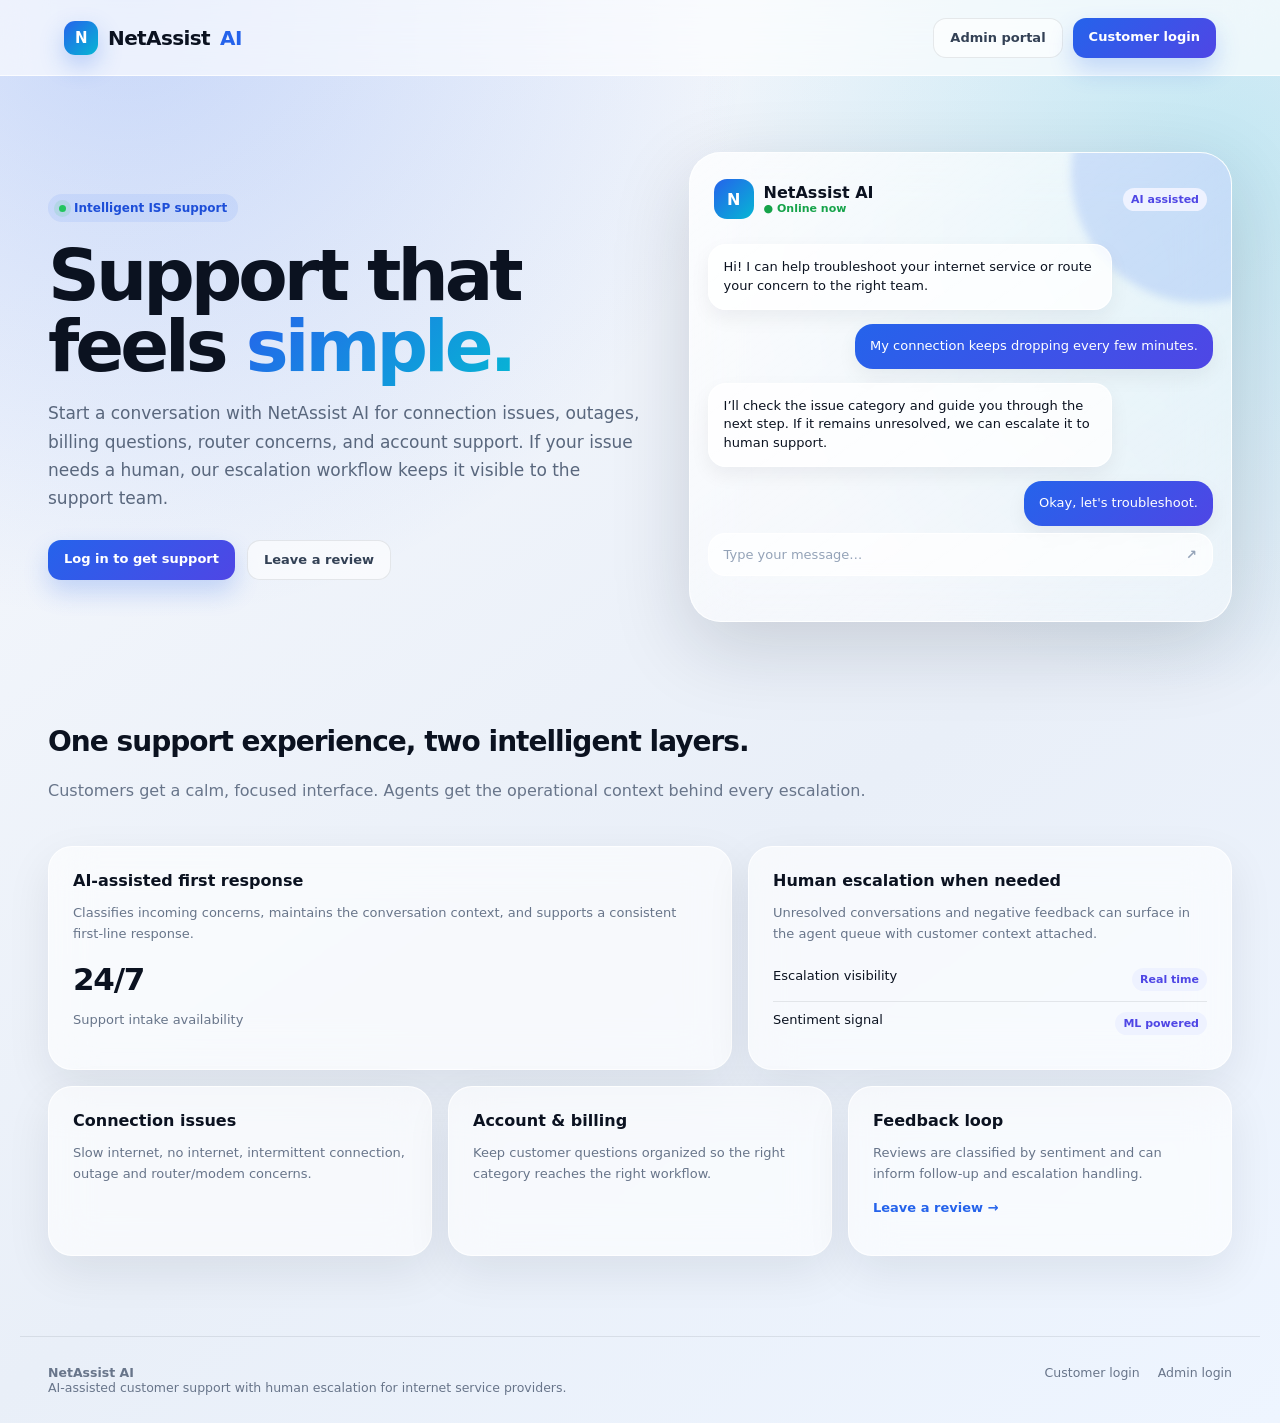
==== netassist-frontend/index.html @ 8231e906 "Initial commit" ====
<!doctype html><html lang="en"><head><meta charset="utf-8"><meta name="viewport" content="width=device-width,initial-scale=1"><title>NetAssist AI — Customer Support</title><link rel="stylesheet" href="css/pro.css"></head><body class="pro-bg">
<header class="pro-nav"><div class="logo"><div class="logo-mark">N</div>NetAssist <span>AI</span></div><div class="nav-actions"><a class="pbtn ghost" href="admin-login.html">Admin portal</a><a class="pbtn primary" href="customer-login.html">Customer login</a></div></header>
<main><section class="hero"><div><div class="eyebrow"><span class="dot"></span> Intelligent ISP support</div><h1>Support that feels <span>simple.</span></h1><p>Start a conversation with NetAssist AI for connection issues, outages, billing questions, router concerns, and account support. If your issue needs a human, our escalation workflow keeps it visible to the support team.</p><div class="hero-actions"><a class="pbtn primary" href="customer-login.html">Log in to get support</a><a class="pbtn ghost" href="customer-login.html">Leave a review</a></div></div><div class="hero-panel"><div class="chat-preview"><div class="preview-head"><div class="preview-agent"><div class="agent-avatar">N</div><div><strong>NetAssist AI</strong><div class="status">● Online now</div></div></div><span class="pill">AI assisted</span></div><div class="bubble ai">Hi! I can help troubleshoot your internet service or route your concern to the right team.</div><div class="bubble user">My connection keeps dropping every few minutes.</div><div class="bubble ai">I’ll check the issue category and guide you through the next step. If it remains unresolved, we can escalate it to human support.</div><div class="bubble user">Okay, let's troubleshoot.</div><div class="preview-input">Type your message… <b>↗</b></div></div></div></section>
<div id="how" class="section-title"><h2>One support experience, two intelligent layers.</h2><p>Customers get a calm, focused interface. Agents get the operational context behind every escalation.</p></div>
<section class="bento"><div class="bento-card span-7"><h3>AI-assisted first response</h3><p>Classifies incoming concerns, maintains the conversation context, and supports a consistent first-line response.</p><div class="metric">24/7</div><p>Support intake availability</p></div><div class="bento-card span-5"><h3>Human escalation when needed</h3><p>Unresolved conversations and negative feedback can surface in the agent queue with customer context attached.</p><div class="mini-row"><span>Escalation visibility</span><span class="pill">Real time</span></div><div class="mini-row"><span>Sentiment signal</span><span class="pill">ML powered</span></div></div><div class="bento-card span-4"><h3>Connection issues</h3><p>Slow internet, no internet, intermittent connection, outage and router/modem concerns.</p></div><div class="bento-card span-4"><h3>Account & billing</h3><p>Keep customer questions organized so the right category reaches the right workflow.</p></div><div class="bento-card span-4"><h3>Feedback loop</h3><p>Reviews are classified by sentiment and can inform follow-up and escalation handling.</p><p><a href="customer-login.html" style="color:#2563eb;font-weight:750">Leave a review →</a></p></div></section><section class="reviews-sec" id="reviews" aria-labelledby="rv-h" hidden><h2 id="rv-h">What customers say</h2><div id="rv-grid" class="rv-grid"></div></section></main><footer class="site-foot"><div><b>NetAssist AI</b><br>AI-assisted customer support with human escalation for internet service providers.</div><nav aria-label="Footer"><a href="customer-login.html">Customer login</a><a href="admin-login.html">Admin login</a></nav></footer><script src="js/api.js"></script><script>
(async()=>{const r=await NetAssistAPI.getPublicReviews();if(!r.ok||!r.data||!r.data.length)return;
 const g=document.getElementById('rv-grid');
 r.data.forEach(v=>{const c=document.createElement('figure');c.className='rv-card';
  const q=document.createElement('blockquote');q.textContent='“'+v.text+'”';
  const f=document.createElement('figcaption');f.textContent=v.name;c.append(q,f);g.appendChild(c)});
 document.getElementById('reviews').hidden=false})();
</script></body></html>
---- netassist-frontend/css/pro.css ----
/* =========================================================
   NETASSIST AI — PROFESSIONAL UI
   File: css/pro.css
   ========================================================= */


/* =========================================================
   ROOT VARIABLES
   ========================================================= */

:root {
    --ink: #0b1220;
    --muted: #667085;
    --line: rgba(15, 23, 42, 0.09);

    --surface: rgba(255, 255, 255, 0.72);

    --blue: #2563eb;
    --cyan: #06b6d4;
    --green: #16a34a;
    --amber: #d97706;
    --red: #dc2626;
    --purple: #7c3aed;

    --shadow: 0 24px 80px rgba(15, 23, 42, 0.16);

    --radius: 24px;
}


/* =========================================================
   GLOBAL RESET
   ========================================================= */

* {
    box-sizing: border-box;
}

html {
    scroll-behavior: smooth;
}

body {
    margin: 0;

    font-family:
        Inter,
        ui-sans-serif,
        system-ui,
        -apple-system,
        BlinkMacSystemFont,
        "Segoe UI",
        sans-serif;

    color: var(--ink);

    background: #eef3fb;

    -webkit-font-smoothing: antialiased;
    text-rendering: optimizeLegibility;
}

button,
input,
select,
textarea {
    font: inherit;
}

button {
    cursor: pointer;
}

button:disabled {
    cursor: not-allowed;
    opacity: 0.6;
}

a {
    color: inherit;
    text-decoration: none;
}

img {
    max-width: 100%;
    display: block;
}


/* =========================================================
   MAIN PROFESSIONAL BACKGROUND
   ========================================================= */

.pro-bg {
    min-height: 100vh;

    background:
        radial-gradient(
            circle at 10% 0%,
            rgba(37, 99, 235, 0.22),
            transparent 34%
        ),
        radial-gradient(
            circle at 95% 12%,
            rgba(6, 182, 212, 0.18),
            transparent 30%
        ),
        linear-gradient(
            145deg,
            #f7f9fd,
            #e9eff8 60%,
            #eef5ff
        );
}


/* =========================================================
   NAVIGATION
   ========================================================= */

.pro-nav {
    height: 76px;

    display: flex;
    align-items: center;
    justify-content: space-between;

    padding:
        0
        clamp(20px, 5vw, 72px);

    position: sticky;
    top: 0;
    z-index: 20;

    background: rgba(255, 255, 255, 0.62);

    border-bottom:
        1px solid rgba(255, 255, 255, 0.75);

    backdrop-filter: blur(24px);
    -webkit-backdrop-filter: blur(24px);
}

.logo {
    display: flex;
    align-items: center;
    gap: 10px;

    font-weight: 800;
    letter-spacing: -0.03em;
    font-size: 20px;
}

.logo-mark {
    width: 34px;
    height: 34px;

    border-radius: 11px;

    background:
        linear-gradient(
            135deg,
            #2563eb,
            #06b6d4
        );

    box-shadow:
        0 10px 25px rgba(37, 99, 235, 0.28);

    display: grid;
    place-items: center;

    color: #fff;

    font-size: 15px;
}

.logo span {
    color: #2563eb;
}

.nav-actions {
    display: flex;
    align-items: center;
    gap: 10px;
}


/* =========================================================
   BUTTONS
   ========================================================= */

.pbtn {
    border: 0;

    border-radius: 13px;

    padding: 11px 16px;

    font-weight: 700;
    font-size: 13px;

    transition:
        transform 0.18s ease,
        box-shadow 0.18s ease,
        opacity 0.18s ease;
}

.pbtn:hover:not(:disabled) {
    transform: translateY(-1px);
}

.pbtn.primary {
    color: #fff;

    background:
        linear-gradient(
            135deg,
            #2563eb,
            #4f46e5
        );

    box-shadow:
        0 12px 25px rgba(37, 99, 235, 0.22);
}

.pbtn.primary:hover:not(:disabled) {
    box-shadow:
        0 15px 30px rgba(37, 99, 235, 0.28);
}

.pbtn.ghost {
    background: rgba(255, 255, 255, 0.6);

    border:
        1px solid var(--line);

    color: #334155;
}

.pbtn.ghost:hover:not(:disabled) {
    background: #fff;
}


/* =========================================================
   HERO
   ========================================================= */

.hero {
    max-width: 1240px;

    margin: 0 auto;

    padding:
        76px
        28px
        50px;

    display: grid;

    grid-template-columns:
        1.05fr
        0.95fr;

    gap: 40px;

    align-items: center;
}

.eyebrow {
    display: inline-flex;

    gap: 8px;

    align-items: center;

    padding: 7px 11px;

    border-radius: 999px;

    background: rgba(37, 99, 235, 0.09);

    color: #1d4ed8;

    font-size: 12px;

    font-weight: 800;
}

.dot {
    width: 7px;
    height: 7px;

    border-radius: 50%;

    background: #22c55e;

    box-shadow:
        0 0 0 5px rgba(34, 197, 94, 0.12);
}

.hero h1 {
    font-size:
        clamp(
            42px,
            6vw,
            72px
        );

    line-height: 0.98;

    letter-spacing: -0.055em;

    margin: 18px 0;
}

.hero h1 span {
    background:
        linear-gradient(
            135deg,
            #2563eb,
            #06b6d4
        );

    -webkit-background-clip: text;
    background-clip: text;

    color: transparent;
}

.hero p {
    font-size: 17px;

    line-height: 1.65;

    color: #59677d;

    max-width: 610px;
}

.hero-actions {
    display: flex;

    gap: 12px;

    margin-top: 28px;

    flex-wrap: wrap;
}


/* =========================================================
   HERO PANEL
   ========================================================= */

.hero-panel {
    min-height: 470px;

    border-radius: 32px;

    background:
        linear-gradient(
            145deg,
            rgba(255, 255, 255, 0.74),
            rgba(255, 255, 255, 0.36)
        );

    border:
        1px solid rgba(255, 255, 255, 0.82);

    box-shadow: var(--shadow);

    backdrop-filter: blur(26px);
    -webkit-backdrop-filter: blur(26px);

    padding: 18px;

    position: relative;

    overflow: hidden;
}

.hero-panel::before {
    content: "";

    position: absolute;

    width: 260px;
    height: 260px;

    border-radius: 50%;

    right: -100px;
    top: -110px;

    background:
        rgba(37, 99, 235, 0.16);

    filter: blur(4px);
}


/* =========================================================
   CHAT PREVIEW
   ========================================================= */

.chat-preview {
    height: 100%;

    display: flex;

    flex-direction: column;

    position: relative;

    z-index: 1;
}

.preview-head {
    display: flex;

    justify-content: space-between;

    align-items: center;

    padding:
        8px
        6px
        18px;
}

.preview-agent {
    display: flex;

    align-items: center;

    gap: 10px;
}

.agent-avatar {
    width: 40px;
    height: 40px;

    border-radius: 13px;

    background:
        linear-gradient(
            135deg,
            #2563eb,
            #06b6d4
        );

    color: #fff;

    display: grid;

    place-items: center;

    font-weight: 800;
}

.status {
    font-size: 11px;

    color: #16a34a;

    font-weight: 800;
}

.bubble {
    max-width: 80%;

    padding: 13px 15px;

    border-radius: 18px;

    margin: 7px 0;

    font-size: 13px;

    line-height: 1.45;

    box-shadow:
        0 8px 20px rgba(15, 23, 42, 0.06);
}

.bubble.ai {
    background: rgba(255, 255, 255, 0.8);

    border:
        1px solid rgba(255, 255, 255, 0.9);
}

.bubble.user {
    align-self: flex-end;

    background:
        linear-gradient(
            135deg,
            #2563eb,
            #4f46e5
        );

    color: #fff;
}

.preview-input {
    margin-top: auto;

    padding: 13px 15px;

    border-radius: 17px;

    background:
        rgba(255, 255, 255, 0.75);

    border:
        1px solid rgba(255, 255, 255, 0.9);

    display: flex;

    justify-content: space-between;

    color: #94a3b8;

    font-size: 13px;
}


/* =========================================================
   BENTO SECTION
   ========================================================= */

.bento {
    max-width: 1240px;

    margin: 0 auto;

    padding:
        30px
        28px
        80px;

    display: grid;

    grid-template-columns:
        repeat(12, 1fr);

    gap: 16px;
}

.bento-card {
    border:
        1px solid rgba(255, 255, 255, 0.8);

    background:
        rgba(255, 255, 255, 0.62);

    backdrop-filter: blur(22px);
    -webkit-backdrop-filter: blur(22px);

    box-shadow:
        0 16px 45px rgba(15, 23, 42, 0.08);

    border-radius: 24px;

    padding: 24px;
}

.span-7 {
    grid-column: span 7;
}

.span-5 {
    grid-column: span 5;
}

.span-4 {
    grid-column: span 4;
}

.span-8 {
    grid-column: span 8;
}

.bento h3 {
    font-size: 16px;

    margin:
        0
        0
        8px;
}

.bento p {
    color: #68758a;

    font-size: 13px;

    line-height: 1.6;
}

.metric {
    font-size: 31px;

    font-weight: 850;

    letter-spacing: -0.04em;

    margin:
        16px
        0
        4px;
}

.mini-row {
    display: flex;

    justify-content: space-between;

    padding: 10px 0;

    border-bottom:
        1px solid var(--line);

    font-size: 13px;
}

.mini-row:last-child {
    border: 0;
}

.pill {
    font-size: 11px;

    font-weight: 800;

    border-radius: 999px;

    padding: 5px 8px;

    background: #eef2ff;

    color: #4f46e5;
}


/* =========================================================
   SECTION TITLES
   ========================================================= */

.section-title {
    max-width: 1240px;

    margin: 0 auto;

    padding:
        30px
        28px
        0;
}

.section-title h2 {
    font-size: 28px;

    letter-spacing: -0.035em;
}

.section-title p {
    color: #68758a;

    margin-top: 8px;
}


/* =========================================================
   CUSTOMER PORTAL
   ========================================================= */

.portal {
    min-height: 100vh;
}

.portal-grid {
    max-width: 1250px;

    margin: 0 auto;

    padding: 28px;

    display: grid;

    grid-template-columns:
        1.5fr
        0.8fr;

    gap: 18px;
}


/* =========================================================
   GLASS CARDS
   ========================================================= */

.glass {
    background:
        rgba(255, 255, 255, 0.66);

    border:
        1px solid rgba(255, 255, 255, 0.86);

    backdrop-filter: blur(22px);
    -webkit-backdrop-filter: blur(22px);

    box-shadow: var(--shadow);

    border-radius: 26px;
}


/* =========================================================
   CUSTOMER CHAT PANEL
   ========================================================= */

.portal-chat {
    min-height: 720px;

    padding: 20px;

    display: flex;

    flex-direction: column;
}

.chat-window {
    flex: 1;

    overflow-y: auto;

    overflow-x: hidden;

    padding:
        18px
        8px;

    display: flex;

    flex-direction: column;

    gap: 10px;

    min-height: 400px;

    scroll-behavior: smooth;
}


/* Scrollbar */

.chat-window::-webkit-scrollbar {
    width: 7px;
}

.chat-window::-webkit-scrollbar-track {
    background: transparent;
}

.chat-window::-webkit-scrollbar-thumb {
    background: rgba(100, 116, 139, 0.25);

    border-radius: 999px;
}

.chat-window::-webkit-scrollbar-thumb:hover {
    background: rgba(100, 116, 139, 0.4);
}


/* =========================================================
   CHAT MESSAGES
   ========================================================= */

.chat-msg {
    max-width: 75%;

    padding:
        12px
        14px;

    border-radius: 17px;

    font-size: 13.5px;

    line-height: 1.5;

    word-wrap: break-word;

    overflow-wrap: anywhere;

    animation:
        messageAppear 0.2s ease-out;
}

@keyframes messageAppear {
    from {
        opacity: 0;
        transform: translateY(5px);
    }

    to {
        opacity: 1;
        transform: translateY(0);
    }
}

.chat-msg.ai {
    background: #fff;

    border:
        1px solid var(--line);

    align-self: flex-start;

    color: var(--ink);
}

.chat-msg.user {
    background:
        linear-gradient(
            135deg,
            #2563eb,
            #4f46e5
        );

    color: #fff;

    align-self: flex-end;

    box-shadow:
        0 8px 20px rgba(37, 99, 235, 0.15);
}


/* =========================================================
   TYPING INDICATOR
   ========================================================= */

.typing-bubble {
    display: flex;

    align-items: center;

    gap: 5px;

    width: fit-content;

    padding:
        12px
        16px;

    margin: 8px 0;

    border-radius: 16px;

    background: #ffffff;

    border:
        1px solid var(--line);

    box-shadow:
        0 4px 14px rgba(30, 50, 90, 0.08);

    align-self: flex-start;

    animation:
        typingAppear 0.2s ease-out;
}

@keyframes typingAppear {
    from {
        opacity: 0;
        transform: translateY(4px);
    }

    to {
        opacity: 1;
        transform: translateY(0);
    }
}

.typing-dot {
    width: 7px;

    height: 7px;

    border-radius: 50%;

    background: #64748b;

    animation:
        typingBounce
        1.2s
        infinite
        ease-in-out;
}

.typing-dot:nth-child(1) {
    animation-delay: 0s;
}

.typing-dot:nth-child(2) {
    animation-delay: 0.15s;
}

.typing-dot:nth-child(3) {
    animation-delay: 0.30s;
}

@keyframes typingBounce {

    0%,
    60%,
    100% {
        transform: translateY(0);

        opacity: 0.45;
    }

    30% {
        transform: translateY(-5px);

        opacity: 1;
    }
}


/* =========================================================
   CUSTOMER FORM
   ========================================================= */

.portal-form {
    padding: 24px;
}

.portal-form h2 {
    font-size: 22px;

    margin:
        0
        0
        8px;
}

.portal-form p {
    font-size: 13px;

    color: var(--muted);

    line-height: 1.5;
}


/* =========================================================
   INPUTS
   ========================================================= */

.pinput {
    width: 100%;

    border:
        1px solid var(--line);

    background:
        rgba(255, 255, 255, 0.78);

    padding:
        12px
        13px;

    border-radius: 13px;

    outline: 0;

    margin-top: 7px;

    color: var(--ink);

    transition:
        border-color 0.18s ease,
        box-shadow 0.18s ease,
        background 0.18s ease;
}

.pinput::placeholder {
    color: #94a3b8;
}

.pinput:focus {
    border-color: #93c5fd;

    box-shadow:
        0 0 0 4px
        rgba(37, 99, 235, 0.08);

    background: #fff;
}

.pinput:disabled {
    opacity: 0.65;

    cursor: not-allowed;

    background:
        rgba(226, 232, 240, 0.6);
}


/* =========================================================
   ADMIN BACKGROUND
   ========================================================= */

.admin-bg {
    min-height: 100vh;

    background: #f4f7fb;
}


/* =========================================================
   ADMIN SHELL
   ========================================================= */

.admin-shell {
    display: grid;

    grid-template-columns: 250px 1fr;

    min-height: 100vh;
}


/* =========================================================
   ADMIN SIDEBAR
   ========================================================= */

.admin-side {
    background:
        rgba(7, 18, 37, 0.96);

    color: #dbe7ff;

    padding:
        22px
        14px;

    position: sticky;

    top: 0;

    height: 100vh;
}

.admin-side .logo {
    padding:
        0
        10px
        24px;

    color: #fff;
}

.admin-nav {
    display: flex;

    flex-direction: column;

    gap: 5px;
}

.admin-nav a {
    padding:
        12px
        13px;

    border-radius: 13px;

    color: #aebbd3;

    font-size: 13px;

    font-weight: 650;

    transition:
        background 0.18s ease,
        color 0.18s ease;
}

.admin-nav a:hover,
.admin-nav a.active {
    background:
        rgba(255, 255, 255, 0.09);

    color: #fff;
}


/* =========================================================
   ADMIN MAIN
   ========================================================= */

.admin-main {
    min-width: 0;
}


/* =========================================================
   ADMIN TOP BAR
   ========================================================= */

.admin-top {
    height: 76px;

    padding:
        0
        28px;

    background:
        rgba(255, 255, 255, 0.76);

    backdrop-filter: blur(20px);
    -webkit-backdrop-filter: blur(20px);

    border-bottom:
        1px solid var(--line);

    display: flex;

    align-items: center;

    justify-content: space-between;

    position: sticky;

    top: 0;

    z-index: 10;
}


/* =========================================================
   ADMIN CONTENT
   ========================================================= */

.admin-content {
    padding: 28px;

    max-width: 1450px;
}


/* =========================================================
   ADMIN GRID
   ========================================================= */

.admin-grid {
    display: grid;

    grid-template-columns:
        repeat(12, 1fr);

    gap: 16px;
}


/* =========================================================
   ADMIN CARDS
   ========================================================= */

.a-card {
    grid-column: span 3;

    background:
        rgba(255, 255, 255, 0.82);

    border:
        1px solid rgba(255, 255, 255, 0.92);

    border-radius: 22px;

    padding: 20px;

    box-shadow:
        0 12px 35px rgba(15, 23, 42, 0.06);
}

.a-card.wide {
    grid-column: span 8;
}

.a-card.side {
    grid-column: span 4;
}

.a-card.full {
    grid-column: 1 / -1;
}

.a-label {
    font-size: 12px;

    color: #718096;

    font-weight: 700;
}

.a-number {
    font-size: 32px;

    font-weight: 850;

    letter-spacing: -0.04em;

    margin:
        8px
        0;
}

.delta {
    font-size: 11px;

    color: #16a34a;

    font-weight: 750;
}


/* =========================================================
   ADMIN CHART
   ========================================================= */

.chart {
    height: 210px;

    display: flex;

    align-items: end;

    gap: 8px;

    padding:
        22px
        4px
        0;
}

.bar {
    flex: 1;

    min-width: 10px;

    border-radius:
        8px
        8px
        3px
        3px;

    background:
        linear-gradient(
            180deg,
            #60a5fa,
            #2563eb
        );

    position: relative;
}

.bar span {
    position: absolute;

    top: -19px;

    left: 50%;

    transform:
        translateX(-50%);

    font-size: 10px;

    color: #64748b;
}

.axis {
    display: flex;

    justify-content: space-between;

    color: #94a3b8;

    font-size: 10px;
}


/* =========================================================
   DONUT
   ========================================================= */

.donut {
    width: 170px;

    height: 170px;

    border-radius: 50%;

    margin: 10px auto;

    display: grid;

    place-items: center;

    background:
        conic-gradient(
            #2563eb 0 45%,
            #06b6d4 45% 72%,
            #f59e0b 72% 100%
        );
}

.donut::after {
    content: "";

    width: 112px;

    height: 112px;

    border-radius: 50%;

    background: #fff;
}


/* =========================================================
   ESCALATION QUEUE
   ========================================================= */

.queue-item {
    padding:
        13px
        0;

    border-bottom:
        1px solid var(--line);

    display: grid;

    grid-template-columns:
        1fr
        auto;

    gap: 8px;
}

.queue-item:last-child {
    border: 0;
}

.queue-title {
    font-weight: 750;

    font-size: 13px;
}

.queue-meta {
    font-size: 11px;

    color: #7b8799;

    margin-top: 4px;
}


/* =========================================================
   STATUS TAGS
   ========================================================= */

.tag {
    padding:
        5px
        8px;

    border-radius: 999px;

    font-size: 10px;

    font-weight: 800;

    background: #fff7ed;

    color: #c2410c;

    height: max-content;
}

.tag.red {
    background: #fef2f2;

    color: #b91c1c;
}

.tag.green {
    background: #f0fdf4;

    color: #15803d;
}


/* =========================================================
   ADMIN TABLE
   ========================================================= */

.admin-table {
    width: 100%;

    border-collapse: collapse;

    font-size: 13px;
}

.admin-table th {
    text-align: left;

    color: #7b8799;

    font-size: 10px;

    text-transform: uppercase;

    letter-spacing: 0.06em;

    padding:
        0
        10px
        10px;
}

.admin-table td {
    padding:
        13px
        10px;

    border-top:
        1px solid var(--line);
}


/* =========================================================
   ALERTS / TOASTS
   ========================================================= */

.alert {
    padding:
        12px
        14px;

    border-radius: 12px;

    font-size: 12px;

    line-height: 1.4;

    background: #fff;

    border:
        1px solid var(--line);
}

.alert.info {
    color: #1d4ed8;

    background: #eff6ff;
}

.alert.success {
    color: #15803d;

    background: #f0fdf4;
}

.alert.warning {
    color: #b45309;

    background: #fffbeb;
}

.alert.error {
    color: #b91c1c;

    background: #fef2f2;
}


/* =========================================================
   RESPONSIVE — TABLET
   ========================================================= */

@media (max-width: 1000px) {

    .hero,
    .portal-grid {
        grid-template-columns: 1fr;
    }

    .a-card,
    .a-card.wide,
    .a-card.side {
        grid-column: span 6;
    }

    .span-7,
    .span-5,
    .span-4,
    .span-8 {
        grid-column: span 12;
    }

    .admin-shell {
        grid-template-columns: 1fr;
    }

    .admin-side {
        height: auto;

        position: relative;
    }

    .admin-nav {
        flex-direction: row;

        overflow-x: auto;
    }

    .admin-nav a {
        white-space: nowrap;
    }
}


/* =========================================================
   RESPONSIVE — MOBILE
   ========================================================= */

@media (max-width: 650px) {

    .pro-nav {
        height: 68px;

        padding:
            0
            16px;
    }

    .logo {
        font-size: 17px;
    }

    .logo-mark {
        width: 31px;
        height: 31px;
    }

    .hero {
        padding-top: 45px;

        padding-left: 18px;
        padding-right: 18px;
    }

    .hero h1 {
        font-size: 46px;
    }

    .hero p {
        font-size: 15px;
    }

    .hero-actions {
        flex-direction: column;
    }

    .hero-actions .pbtn {
        width: 100%;
    }

    .a-card,
    .a-card.wide,
    .a-card.side {
        grid-column: 1 / -1;
    }

    .nav-actions .ghost {
        display: none;
    }

    .portal-grid,
    .admin-content {
        padding: 16px;
    }

    .portal-chat {
        min-height: 650px;

        padding: 14px;
    }

    .portal-form {
        padding: 18px;
    }

    .chat-msg {
        max-width: 88%;
    }

    .admin-top {
        padding:
            0
            16px;
    }

    .admin-table {
        display: block;

        overflow-x: auto;

        white-space: nowrap;
    }
}


/* =========================================================
   REDUCED MOTION
   ========================================================= */

@media (prefers-reduced-motion: reduce) {

    *,
    *::before,
    *::after {
        scroll-behavior: auto !important;

        animation-duration: 0.01ms !important;

        animation-iteration-count: 1 !important;

        transition-duration: 0.01ms !important;
    }
}

/* =========================================================
   PRO ADDITIONS: focus, status, badges, chat state, mobile nav
   ========================================================= */
:focus-visible { outline: 3px solid #6366f1; outline-offset: 2px; }
.pinput:focus-visible { outline-offset: 0; }
.sr-only { position:absolute; width:1px; height:1px; overflow:hidden; clip:rect(0 0 0 0); white-space:nowrap; }
.pbtn.danger { background:#fff; color:#b91c1c; border:1px solid #fecaca; }
.pbtn.danger:hover:not(:disabled) { background:#fef2f2; }
.pbtn { min-height:40px; }

.status-bar { display:flex; align-items:center; gap:10px; padding:10px 14px; margin-bottom:6px; border-radius:14px; font-size:12.5px; font-weight:700; background:#eef2ff; color:#3730a3; }
.status-bar .sdot { width:9px; height:9px; border-radius:50%; background:currentColor; flex:none; }
.status-bar .sref { margin-left:auto; font-weight:600; opacity:.8; }
.status-bar[data-state="thinking"], .status-bar[data-state="responding"] { background:#fffbeb; color:#b45309; }
.status-bar[data-state="resolved"] { background:#f0fdf4; color:#15803d; }
.status-bar[data-state="unresolved"] { background:#fff7ed; color:#c2410c; }
.status-bar[data-state="escalated"] { background:#fef2f2; color:#b91c1c; }
.status-bar[data-state="thinking"] .sdot, .status-bar[data-state="responding"] .sdot { animation:typingBounce 1.2s infinite ease-in-out; }

.chat-input { display:flex; gap:8px; }
.chat-actions { display:flex; gap:8px; margin-top:10px; flex-wrap:wrap; }
.chat-msg.error { background:#fef2f2; color:#b91c1c; border:1px solid #fecaca; }
.session-info { margin-top:22px; padding:14px 16px; border-radius:16px; background:rgba(37,99,235,.06); font-size:12.5px; line-height:1.7; color:#334155; }
.session-info b { color:#0b1220; }

.badge { display:inline-block; padding:4px 9px; border-radius:999px; font-size:11px; font-weight:800; background:#f1f5f9; color:#475569; text-transform:capitalize; }
.badge.positive { background:#f0fdf4; color:#15803d; }
.badge.neutral  { background:#f1f5f9; color:#475569; }
.badge.negative { background:#fef2f2; color:#b91c1c; }
.empty { padding:36px 16px; text-align:center; color:#64748b; font-size:13px; }
.empty b { display:block; color:#334155; margin-bottom:4px; }
.a-card.kpi { grid-column: span 4; }
.stat-row { display:flex; justify-content:space-between; align-items:center; padding:12px 0; border-bottom:1px solid var(--line); font-size:13px; }
.stat-row:last-child { border:0; }
.form-error { color:#b91c1c; font-size:12px; margin-top:12px; min-height:16px; }
.pbtn .spin { display:inline-block; width:12px; height:12px; margin-right:8px; border:2px solid currentColor; border-right-color:transparent; border-radius:50%; vertical-align:-2px; animation:spin .7s linear infinite; }
@keyframes spin { to { transform:rotate(360deg); } }
.site-foot { max-width:1240px; margin:0 auto; padding:28px; display:flex; flex-wrap:wrap; gap:12px 28px; justify-content:space-between; border-top:1px solid var(--line); color:#68758a; font-size:12.5px; }
.site-foot nav { display:flex; gap:18px; }
.site-foot a:hover { color:#2563eb; }
.admin-nav a.active { box-shadow: inset 3px 0 0 #6366f1; }
.side-foot { position:absolute; bottom:22px; left:18px; right:18px; }

@media (max-width:1000px) {
  .a-card.kpi { grid-column: span 6; }
  .side-foot { position:static; margin-top:12px; }
  .admin-side { display:flex; flex-wrap:wrap; align-items:center; gap:8px 16px; padding:14px 16px; }
  .admin-side .logo { padding:0; }
  .admin-nav { order:3; width:100%; }
  .side-foot { margin:0 0 0 auto; }
}
@media (max-width:650px) {
  .a-card.kpi { grid-column: 1 / -1; }
  .chat-actions .pbtn { flex:1; }
  .chat-input .pinput { margin-top:0; }
  .pbtn { min-height:44px; }
}

/* ---------- Batch message dialog ---------- */
.modal { border:0; padding:0; border-radius:24px; width:min(640px,calc(100% - 24px)); max-height:90vh; box-shadow:0 30px 90px rgba(15,23,42,.35); color:var(--ink); }
.modal::backdrop { background:rgba(7,18,37,.55); backdrop-filter:blur(3px); }
.modal-body { padding:24px; overflow:auto; max-height:90vh; }
.modal h2 { font-size:20px; margin:0; }
.modal .lead { font-size:12.5px; color:#667085; margin:6px 0 18px; line-height:1.55; }
.modal label.f { display:block; font-size:12px; font-weight:750; margin-top:14px; }
.modal .row2 { display:grid; grid-template-columns:1fr 1fr; gap:12px; }
.modal-actions { display:flex; gap:8px; justify-content:flex-end; flex-wrap:wrap; margin-top:20px; }
.target-list { max-height:150px; overflow:auto; margin-top:10px; border:1px solid var(--line); border-radius:12px; padding:4px 12px; font-size:12.5px; }
.target-list div { padding:7px 0; border-bottom:1px solid var(--line); display:flex; justify-content:space-between; gap:8px; }
.target-list div:last-child { border:0; }
.hist { margin-top:22px; border-top:1px solid var(--line); padding-top:6px; }
.hist summary { cursor:pointer; font-size:13px; font-weight:750; padding:10px 0; }
.hist-item { padding:10px 0; border-top:1px solid var(--line); font-size:12.5px; line-height:1.5; }
.top-actions { display:flex; gap:8px; flex-wrap:wrap; }
@media (max-width:650px) { .modal .row2 { grid-template-columns:1fr; } .modal-actions .pbtn { flex:1; } }

/* ---------- Customers by issue ---------- */
.issue-tools { display:flex; gap:12px; flex-wrap:wrap; align-items:end; }
.f2 { font-size:12px; font-weight:750; }
.issue-group { border:1px solid var(--line); border-radius:16px; margin-bottom:10px; background:rgba(255,255,255,.7); }
.issue-group summary { display:flex; justify-content:space-between; align-items:center; gap:10px; padding:14px 18px; cursor:pointer; list-style:none; }
.issue-group summary::-webkit-details-marker { display:none; }
.issue-group summary::before { content:"\25B8"; margin-right:8px; color:#64748b; }
.issue-group[open] summary::before { content:"\25BE"; }
.ig-name { font-weight:750; font-size:14.5px; flex:1; }
.ig-body { padding:0 18px 16px; overflow-x:auto; }
.ig-body .pbtn { margin-bottom:12px; display:inline-block; }

.chips { display:flex; flex-wrap:wrap; gap:8px; }
.chip { border:1px solid var(--line); background:#fff; color:#334155; border-radius:999px; padding:8px 13px; font-size:12.5px; font-weight:650; cursor:pointer; }
.chip:hover { border-color:#6366f1; color:#4338ca; background:#eef2ff; }

.portal-home { display:grid; grid-template-columns:1.4fr 1fr; gap:20px; align-items:start; }
.home-card { display:block; padding:20px 22px; border-radius:20px; transition:transform .15s, box-shadow .15s; }
.home-card:hover { transform:translateY(-2px); box-shadow:0 14px 34px rgba(37,99,235,.14); }
.home-card b { display:block; font-size:15px; margin-bottom:4px; }
.home-card span { font-size:12.5px; color:#667085; line-height:1.5; }
@media (max-width:850px) { .portal-home { grid-template-columns:1fr; } }
@media (prefers-reduced-motion:reduce) { .home-card { transition:none; } }

.reviews-sec { max-width:1240px; margin:48px auto 0; padding:0 28px; }
.reviews-sec h2 { font-size:26px; margin-bottom:18px; }
.rv-grid { display:grid; grid-template-columns:repeat(3,1fr); gap:16px; }
.rv-card { margin:0; padding:20px 22px; border-radius:20px; background:rgba(255,255,255,.75); border:1px solid var(--line); }
.rv-card blockquote { margin:0 0 12px; font-size:14px; line-height:1.6; color:#334155; }
.rv-card figcaption { font-size:12.5px; font-weight:750; color:#2563eb; }
@media (max-width:900px) { .rv-grid { grid-template-columns:1fr 1fr; } }
@media (max-width:600px) { .rv-grid { grid-template-columns:1fr; } .reviews-sec { padding:0 18px; } }
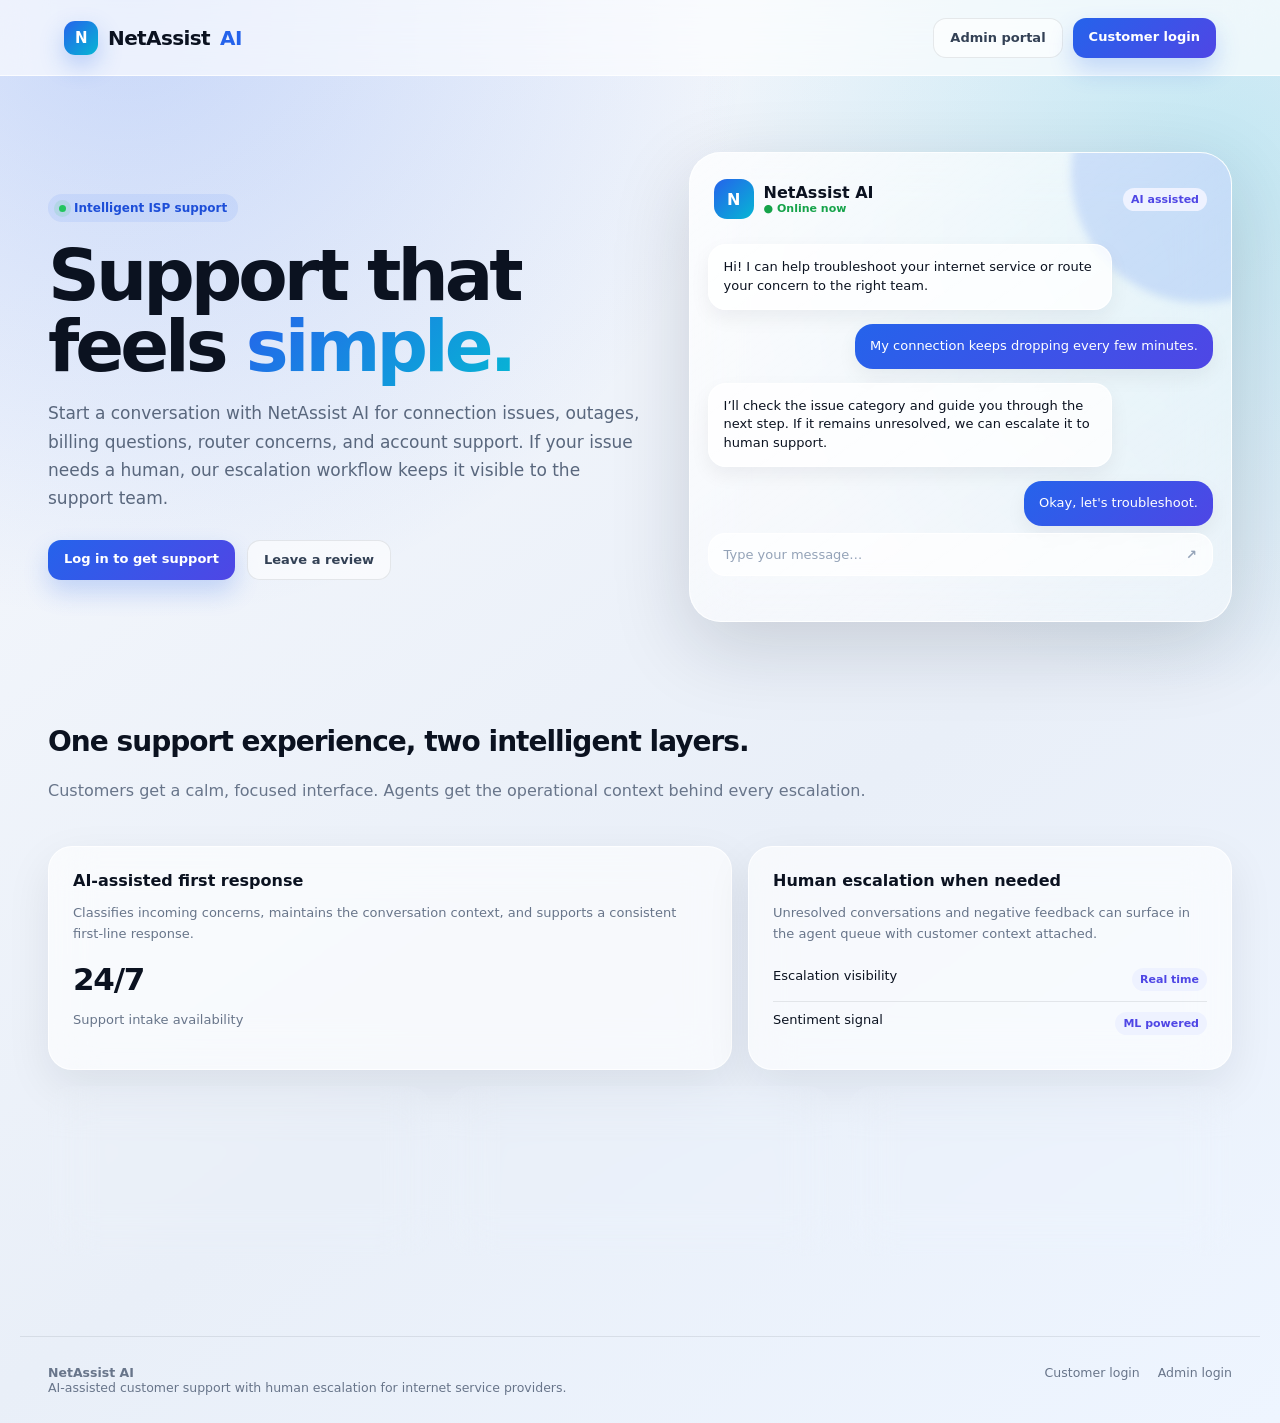
==== commit 5af3176e: "structural changes" ====
--- a/netassist-frontend/index.html
+++ b/netassist-frontend/index.html
@@ -1,12 +1,354 @@
-<!doctype html><html lang="en"><head><meta charset="utf-8"><meta name="viewport" content="width=device-width,initial-scale=1"><title>NetAssist AI — Customer Support</title><link rel="stylesheet" href="css/pro.css"></head><body class="pro-bg">
-<header class="pro-nav"><div class="logo"><div class="logo-mark">N</div>NetAssist <span>AI</span></div><div class="nav-actions"><a class="pbtn ghost" href="admin-login.html">Admin portal</a><a class="pbtn primary" href="customer-login.html">Customer login</a></div></header>
-<main><section class="hero"><div><div class="eyebrow"><span class="dot"></span> Intelligent ISP support</div><h1>Support that feels <span>simple.</span></h1><p>Start a conversation with NetAssist AI for connection issues, outages, billing questions, router concerns, and account support. If your issue needs a human, our escalation workflow keeps it visible to the support team.</p><div class="hero-actions"><a class="pbtn primary" href="customer-login.html">Log in to get support</a><a class="pbtn ghost" href="customer-login.html">Leave a review</a></div></div><div class="hero-panel"><div class="chat-preview"><div class="preview-head"><div class="preview-agent"><div class="agent-avatar">N</div><div><strong>NetAssist AI</strong><div class="status">● Online now</div></div></div><span class="pill">AI assisted</span></div><div class="bubble ai">Hi! I can help troubleshoot your internet service or route your concern to the right team.</div><div class="bubble user">My connection keeps dropping every few minutes.</div><div class="bubble ai">I’ll check the issue category and guide you through the next step. If it remains unresolved, we can escalate it to human support.</div><div class="bubble user">Okay, let's troubleshoot.</div><div class="preview-input">Type your message… <b>↗</b></div></div></div></section>
-<div id="how" class="section-title"><h2>One support experience, two intelligent layers.</h2><p>Customers get a calm, focused interface. Agents get the operational context behind every escalation.</p></div>
-<section class="bento"><div class="bento-card span-7"><h3>AI-assisted first response</h3><p>Classifies incoming concerns, maintains the conversation context, and supports a consistent first-line response.</p><div class="metric">24/7</div><p>Support intake availability</p></div><div class="bento-card span-5"><h3>Human escalation when needed</h3><p>Unresolved conversations and negative feedback can surface in the agent queue with customer context attached.</p><div class="mini-row"><span>Escalation visibility</span><span class="pill">Real time</span></div><div class="mini-row"><span>Sentiment signal</span><span class="pill">ML powered</span></div></div><div class="bento-card span-4"><h3>Connection issues</h3><p>Slow internet, no internet, intermittent connection, outage and router/modem concerns.</p></div><div class="bento-card span-4"><h3>Account & billing</h3><p>Keep customer questions organized so the right category reaches the right workflow.</p></div><div class="bento-card span-4"><h3>Feedback loop</h3><p>Reviews are classified by sentiment and can inform follow-up and escalation handling.</p><p><a href="customer-login.html" style="color:#2563eb;font-weight:750">Leave a review →</a></p></div></section><section class="reviews-sec" id="reviews" aria-labelledby="rv-h" hidden><h2 id="rv-h">What customers say</h2><div id="rv-grid" class="rv-grid"></div></section></main><footer class="site-foot"><div><b>NetAssist AI</b><br>AI-assisted customer support with human escalation for internet service providers.</div><nav aria-label="Footer"><a href="customer-login.html">Customer login</a><a href="admin-login.html">Admin login</a></nav></footer><script src="js/api.js"></script><script>
-(async()=>{const r=await NetAssistAPI.getPublicReviews();if(!r.ok||!r.data||!r.data.length)return;
- const g=document.getElementById('rv-grid');
- r.data.forEach(v=>{const c=document.createElement('figure');c.className='rv-card';
-  const q=document.createElement('blockquote');q.textContent='“'+v.text+'”';
-  const f=document.createElement('figcaption');f.textContent=v.name;c.append(q,f);g.appendChild(c)});
- document.getElementById('reviews').hidden=false})();
-</script></body></html>
+<!doctype html>
+<html lang="en">
+
+<head>
+  <meta charset="utf-8">
+  <meta
+    name="viewport"
+    content="width=device-width,initial-scale=1"
+  >
+  <title>NetAssist AI — Customer Support</title>
+  <link rel="stylesheet" href="css/pro.css">
+</head>
+
+<body class="pro-bg">
+
+  <header class="pro-nav">
+
+    <div class="logo">
+      <div class="logo-mark">N</div>
+      NetAssist <span>AI</span>
+    </div>
+
+    <div class="nav-actions">
+      <a
+        class="pbtn ghost"
+        href="admin-login.html"
+      >
+        Admin portal
+      </a>
+
+      <a
+        class="pbtn primary"
+        href="customer-login.html"
+      >
+        Customer login
+      </a>
+    </div>
+
+  </header>
+
+  <main>
+
+    <section class="hero">
+
+      <div>
+
+        <div class="eyebrow">
+          <span class="dot"></span>
+          Intelligent ISP support
+        </div>
+
+        <h1>
+          Support that feels <span>simple.</span>
+        </h1>
+
+        <p>
+          Start a conversation with NetAssist AI for connection issues, outages, billing questions, router concerns, and account support. If your issue needs a human, our escalation workflow keeps it visible to the support team.
+        </p>
+
+        <div class="hero-actions">
+
+          <a
+            class="pbtn primary"
+            href="customer-login.html"
+          >
+            Log in to get support
+          </a>
+
+          <a
+            class="pbtn ghost"
+            href="customer-login.html"
+          >
+            Leave a review
+          </a>
+
+        </div>
+
+      </div>
+
+      <div class="hero-panel">
+
+        <div class="chat-preview">
+
+          <div class="preview-head">
+
+            <div class="preview-agent">
+
+              <div class="agent-avatar">
+                N
+              </div>
+
+              <div>
+                <strong>
+                  NetAssist AI
+                </strong>
+
+                <div class="status">
+                  ● Online now
+                </div>
+              </div>
+
+            </div>
+
+            <span class="pill">
+              AI assisted
+            </span>
+
+          </div>
+
+          <div class="bubble ai">
+            Hi! I can help troubleshoot your internet service or route your concern to the right team.
+          </div>
+
+          <div class="bubble user">
+            My connection keeps dropping every few minutes.
+          </div>
+
+          <div class="bubble ai">
+            I’ll check the issue category and guide you through the next step. If it remains unresolved, we can escalate it to human support.
+          </div>
+
+          <div class="bubble user">
+            Okay, let's troubleshoot.
+          </div>
+
+          <div class="preview-input">
+            Type your message…
+            <b>↗</b>
+          </div>
+
+        </div>
+
+      </div>
+
+    </section>
+
+    <div
+      id="how"
+      class="section-title"
+    >
+
+      <h2>
+        One support experience, two intelligent layers.
+      </h2>
+
+      <p>
+        Customers get a calm, focused interface. Agents get the operational context behind every escalation.
+      </p>
+
+    </div>
+
+    <section class="bento">
+
+      <div class="bento-card span-7">
+
+        <h3>
+          AI-assisted first response
+        </h3>
+
+        <p>
+          Classifies incoming concerns, maintains the conversation context, and supports a consistent first-line response.
+        </p>
+
+        <div class="metric">
+          24/7
+        </div>
+
+        <p>
+          Support intake availability
+        </p>
+
+      </div>
+
+      <div class="bento-card span-5">
+
+        <h3>
+          Human escalation when needed
+        </h3>
+
+        <p>
+          Unresolved conversations and negative feedback can surface in the agent queue with customer context attached.
+        </p>
+
+        <div class="mini-row">
+          <span>
+            Escalation visibility
+          </span>
+
+          <span class="pill">
+            Real time
+          </span>
+        </div>
+
+        <div class="mini-row">
+          <span>
+            Sentiment signal
+          </span>
+
+          <span class="pill">
+            ML powered
+          </span>
+        </div>
+
+      </div>
+
+      <div class="bento-card span-4">
+
+        <h3>
+          Connection issues
+        </h3>
+
+        <p>
+          Slow internet, no internet, intermittent connection, outage and router/modem concerns.
+        </p>
+
+      </div>
+
+      <div class="bento-card span-4">
+
+        <h3>
+          Account & billing
+        </h3>
+
+        <p>
+          Keep customer questions organized so the right category reaches the right workflow.
+        </p>
+
+      </div>
+
+      <div class="bento-card span-4">
+
+        <h3>
+          Feedback loop
+        </h3>
+
+        <p>
+          Reviews are classified by sentiment and can inform follow-up and escalation handling.
+        </p>
+
+        <p>
+          <a
+            href="customer-login.html"
+            style="color:#2563eb;font-weight:750"
+          >
+            Leave a review →
+          </a>
+        </p>
+
+      </div>
+
+    </section>
+
+    <section
+      class="reviews-sec"
+      id="reviews"
+      aria-labelledby="rv-h"
+      hidden
+    >
+
+      <h2 id="rv-h">
+        What customers say
+      </h2>
+
+      <div
+        id="rv-grid"
+        class="rv-grid"
+      ></div>
+
+    </section>
+
+  </main>
+
+  <footer class="site-foot">
+
+    <div>
+      <b>NetAssist AI</b>
+      <br>
+      AI-assisted customer support with human escalation for internet service providers.
+    </div>
+
+    <nav aria-label="Footer">
+      <a href="customer-login.html">
+        Customer login
+      </a>
+
+      <a href="admin-login.html">
+        Admin login
+      </a>
+    </nav>
+
+  </footer>
+
+  <script src="js/api.js"></script>
+
+  <script>
+    (async () => {
+      const r =
+        await NetAssistAPI.getPublicReviews();
+
+      if (
+        !r.ok ||
+        !r.data ||
+        !r.data.length
+      ) {
+        return;
+      }
+
+      const g =
+        document.getElementById(
+          'rv-grid'
+        );
+
+      r.data.forEach(v => {
+        const c =
+          document.createElement(
+            'figure'
+          );
+
+        c.className =
+          'rv-card';
+
+        const q =
+          document.createElement(
+            'blockquote'
+          );
+
+        q.textContent =
+          '“' + v.text + '”';
+
+        const f =
+          document.createElement(
+            'figcaption'
+          );
+
+        f.textContent =
+          v.name;
+
+        c.append(
+          q,
+          f
+        );
+
+        g.appendChild(c);
+      });
+
+      document.getElementById(
+        'reviews'
+      ).hidden = false;
+    })();
+  </script>
+
+</body>
+
+</html>
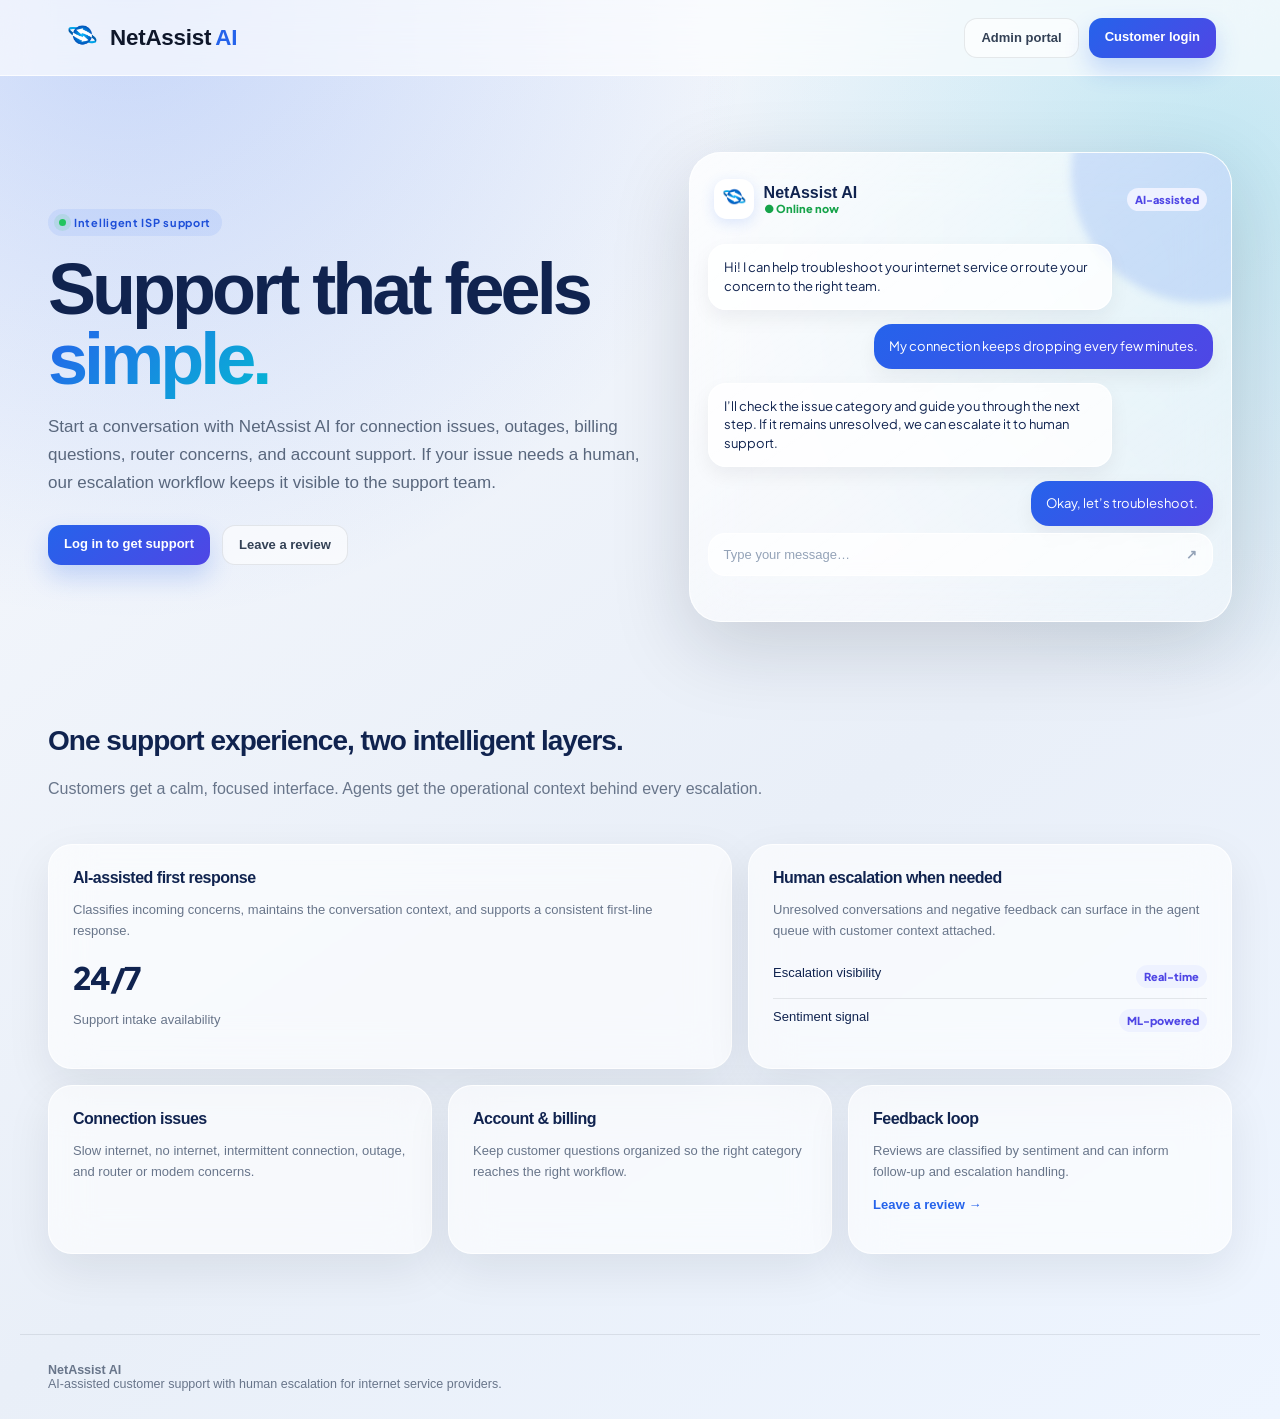
==== commit 71d318d9: "Update NetAssist frontend and login features" ====
--- a/netassist-frontend/index.html
+++ b/netassist-frontend/index.html
@@ -1,354 +1,114 @@
 <!doctype html>
 <html lang="en">
+<head>
+<meta charset="utf-8">
+<meta name="viewport" content="width=device-width,initial-scale=1">
+<title>NetAssist AI | Customer support</title>
+<link rel="preconnect" href="https://fonts.googleapis.com">
+<link rel="preconnect" href="https://fonts.gstatic.com" crossorigin>
+<link href="https://fonts.googleapis.com/css2?family=Plus+Jakarta+Sans:wght@400;500;600;700;800&display=swap" rel="stylesheet">
+<link rel="stylesheet" href="css/pro.css">
+<link rel="stylesheet" href="css/index-overrides.css">
+</head>
+<body class="pro-bg">
+ 
+<header class="pro-nav">
+  <a class="logo" href="landing.html">
+    <img src="netassistaillogo.png" alt="NetAssist AI Logo" class="admin-logo">
+    <span class="logo-text">NetAssist <span>AI</span></span>
+  </a>
+  <div class="nav-actions">
+    <a class="pbtn ghost" href="admin-login.html">Admin portal</a>
+    <a class="pbtn primary" href="customer-login.html">Customer login</a>
+  </div>
+</header>
+ 
+<main>
+  <section class="hero">
+    <div>
+      <div class="eyebrow"><span class="dot"></span> Intelligent ISP support</div>
+      <h1>Support that feels <span>simple.</span></h1>
+      <p>Start a conversation with NetAssist AI for connection issues, outages, billing questions, router concerns, and account support. If your issue needs a human, our escalation workflow keeps it visible to the support team.</p>
+      <div class="hero-actions">
+        <a class="pbtn primary" href="customer-login.html">Log in to get support</a>
+        <a class="pbtn ghost" href="customer-login.html">Leave a review</a>
+      </div>
+    </div>
+ 
+    <div class="hero-panel">
+      <div class="chat-preview">
+        <div class="preview-head">
+          <div class="preview-agent">
+            <div class="agent-avatar"><img src="netassistaillogo.png" alt="NetAssist AI logo"></div>
+            <div>
+              <strong>NetAssist AI</strong>
+              <div class="status">● Online now</div>
+            </div>
+          </div>
+          <span class="pill">AI-assisted</span>
+        </div>
+        <div class="bubble ai">Hi! I can help troubleshoot your internet service or route your concern to the right team.</div>
+        <div class="bubble user">My connection keeps dropping every few minutes.</div>
+        <div class="bubble ai">I’ll check the issue category and guide you through the next step. If it remains unresolved, we can escalate it to human support.</div>
+        <div class="bubble user">Okay, let’s troubleshoot.</div>
+        <div class="preview-input">Type your message… <b>↗</b></div>
+      </div>
+    </div>
+  </section>
+ 
+  <div id="how" class="section-title">
+    <h2>One support experience, two intelligent layers.</h2>
+    <p>Customers get a calm, focused interface. Agents get the operational context behind every escalation.</p>
+  </div>
+ 
+  <section class="bento">
+    <div class="bento-card span-7">
+      <h3>AI-assisted first response</h3>
+      <p>Classifies incoming concerns, maintains the conversation context, and supports a consistent first-line response.</p>
+      <div class="metric">24/7</div>
+      <p>Support intake availability</p>
+    </div>
+ 
+    <div class="bento-card span-5">
+      <h3>Human escalation when needed</h3>
+      <p>Unresolved conversations and negative feedback can surface in the agent queue with customer context attached.</p>
+      <div class="mini-row"><span>Escalation visibility</span><span class="pill">Real-time</span></div>
+      <div class="mini-row"><span>Sentiment signal</span><span class="pill">ML-powered</span></div>
+    </div>
+ 
+    <div class="bento-card span-4">
+      <h3>Connection issues</h3>
+      <p>Slow internet, no internet, intermittent connection, outage, and router or modem concerns.</p>
+    </div>
+ 
+    <div class="bento-card span-4">
+      <h3>Account &amp; billing</h3>
+      <p>Keep customer questions organized so the right category reaches the right workflow.</p>
+    </div>
+ 
+    <div class="bento-card span-4">
+      <h3>Feedback loop</h3>
+      <p>Reviews are classified by sentiment and can inform follow-up and escalation handling.</p>
+      <p><a href="customer-login.html" style="color:#2563eb;font-weight:750">Leave a review →</a></p>
+    </div>
+  </section>
+ 
+  <section class="reviews-sec" id="reviews" aria-labelledby="rv-h" hidden>
+    <h2 id="rv-h">What customers say</h2>
+    <div id="rv-grid" class="rv-grid"></div>
+  </section>
+</main>
+ 
+<footer class="site-foot">
+  <div><b>NetAssist AI</b><br>AI-assisted customer support with human escalation for internet service providers.</div>
+  <nav aria-label="Footer"></nav>
+</footer>
 
-<head>
-  <meta charset="utf-8">
-  <meta
-    name="viewport"
-    content="width=device-width,initial-scale=1"
-  >
-  <title>NetAssist AI — Customer Support</title>
-  <link rel="stylesheet" href="css/pro.css">
-</head>
-
-<body class="pro-bg">
-
-  <header class="pro-nav">
-
-    <div class="logo">
-      <div class="logo-mark">N</div>
-      NetAssist <span>AI</span>
-    </div>
-
-    <div class="nav-actions">
-      <a
-        class="pbtn ghost"
-        href="admin-login.html"
-      >
-        Admin portal
-      </a>
-
-      <a
-        class="pbtn primary"
-        href="customer-login.html"
-      >
-        Customer login
-      </a>
-    </div>
-
-  </header>
-
-  <main>
-
-    <section class="hero">
-
-      <div>
-
-        <div class="eyebrow">
-          <span class="dot"></span>
-          Intelligent ISP support
-        </div>
-
-        <h1>
-          Support that feels <span>simple.</span>
-        </h1>
-
-        <p>
-          Start a conversation with NetAssist AI for connection issues, outages, billing questions, router concerns, and account support. If your issue needs a human, our escalation workflow keeps it visible to the support team.
-        </p>
-
-        <div class="hero-actions">
-
-          <a
-            class="pbtn primary"
-            href="customer-login.html"
-          >
-            Log in to get support
-          </a>
-
-          <a
-            class="pbtn ghost"
-            href="customer-login.html"
-          >
-            Leave a review
-          </a>
-
-        </div>
-
-      </div>
-
-      <div class="hero-panel">
-
-        <div class="chat-preview">
-
-          <div class="preview-head">
-
-            <div class="preview-agent">
-
-              <div class="agent-avatar">
-                N
-              </div>
-
-              <div>
-                <strong>
-                  NetAssist AI
-                </strong>
-
-                <div class="status">
-                  ● Online now
-                </div>
-              </div>
-
-            </div>
-
-            <span class="pill">
-              AI assisted
-            </span>
-
-          </div>
-
-          <div class="bubble ai">
-            Hi! I can help troubleshoot your internet service or route your concern to the right team.
-          </div>
-
-          <div class="bubble user">
-            My connection keeps dropping every few minutes.
-          </div>
-
-          <div class="bubble ai">
-            I’ll check the issue category and guide you through the next step. If it remains unresolved, we can escalate it to human support.
-          </div>
-
-          <div class="bubble user">
-            Okay, let's troubleshoot.
-          </div>
-
-          <div class="preview-input">
-            Type your message…
-            <b>↗</b>
-          </div>
-
-        </div>
-
-      </div>
-
-    </section>
-
-    <div
-      id="how"
-      class="section-title"
-    >
-
-      <h2>
-        One support experience, two intelligent layers.
-      </h2>
-
-      <p>
-        Customers get a calm, focused interface. Agents get the operational context behind every escalation.
-      </p>
-
-    </div>
-
-    <section class="bento">
-
-      <div class="bento-card span-7">
-
-        <h3>
-          AI-assisted first response
-        </h3>
-
-        <p>
-          Classifies incoming concerns, maintains the conversation context, and supports a consistent first-line response.
-        </p>
-
-        <div class="metric">
-          24/7
-        </div>
-
-        <p>
-          Support intake availability
-        </p>
-
-      </div>
-
-      <div class="bento-card span-5">
-
-        <h3>
-          Human escalation when needed
-        </h3>
-
-        <p>
-          Unresolved conversations and negative feedback can surface in the agent queue with customer context attached.
-        </p>
-
-        <div class="mini-row">
-          <span>
-            Escalation visibility
-          </span>
-
-          <span class="pill">
-            Real time
-          </span>
-        </div>
-
-        <div class="mini-row">
-          <span>
-            Sentiment signal
-          </span>
-
-          <span class="pill">
-            ML powered
-          </span>
-        </div>
-
-      </div>
-
-      <div class="bento-card span-4">
-
-        <h3>
-          Connection issues
-        </h3>
-
-        <p>
-          Slow internet, no internet, intermittent connection, outage and router/modem concerns.
-        </p>
-
-      </div>
-
-      <div class="bento-card span-4">
-
-        <h3>
-          Account & billing
-        </h3>
-
-        <p>
-          Keep customer questions organized so the right category reaches the right workflow.
-        </p>
-
-      </div>
-
-      <div class="bento-card span-4">
-
-        <h3>
-          Feedback loop
-        </h3>
-
-        <p>
-          Reviews are classified by sentiment and can inform follow-up and escalation handling.
-        </p>
-
-        <p>
-          <a
-            href="customer-login.html"
-            style="color:#2563eb;font-weight:750"
-          >
-            Leave a review →
-          </a>
-        </p>
-
-      </div>
-
-    </section>
-
-    <section
-      class="reviews-sec"
-      id="reviews"
-      aria-labelledby="rv-h"
-      hidden
-    >
-
-      <h2 id="rv-h">
-        What customers say
-      </h2>
-
-      <div
-        id="rv-grid"
-        class="rv-grid"
-      ></div>
-
-    </section>
-
-  </main>
-
-  <footer class="site-foot">
-
-    <div>
-      <b>NetAssist AI</b>
-      <br>
-      AI-assisted customer support with human escalation for internet service providers.
-    </div>
-
-    <nav aria-label="Footer">
-      <a href="customer-login.html">
-        Customer login
-      </a>
-
-      <a href="admin-login.html">
-        Admin login
-      </a>
-    </nav>
-
-  </footer>
-
-  <script src="js/api.js"></script>
-
-  <script>
-    (async () => {
-      const r =
-        await NetAssistAPI.getPublicReviews();
-
-      if (
-        !r.ok ||
-        !r.data ||
-        !r.data.length
-      ) {
-        return;
-      }
-
-      const g =
-        document.getElementById(
-          'rv-grid'
-        );
-
-      r.data.forEach(v => {
-        const c =
-          document.createElement(
-            'figure'
-          );
-
-        c.className =
-          'rv-card';
-
-        const q =
-          document.createElement(
-            'blockquote'
-          );
-
-        q.textContent =
-          '“' + v.text + '”';
-
-        const f =
-          document.createElement(
-            'figcaption'
-          );
-
-        f.textContent =
-          v.name;
-
-        c.append(
-          q,
-          f
-        );
-
-        g.appendChild(c);
-      });
-
-      document.getElementById(
-        'reviews'
-      ).hidden = false;
-    })();
-  </script>
-
-</body>
-
-</html>+<script src="js/api.js"></script><script>
+(async()=>{const r=await NetAssistAPI.getPublicReviews();if(!r.ok||!r.data||!r.data.length)return;
+ const g=document.getElementById('rv-grid');
+ r.data.forEach(v=>{const c=document.createElement('figure');c.className='rv-card';
+  const q=document.createElement('blockquote');q.textContent='“'+v.text+'”';
+  const f=document.createElement('figcaption');f.textContent=v.name;c.append(q,f);g.appendChild(c)});
+ document.getElementById('reviews').hidden=false})();
+</script></body></html>
--- a/netassist-frontend/css/pro.css
+++ b/netassist-frontend/css/pro.css
@@ -1620,7 +1620,7 @@
     .chat-msg {
         max-width: 88%;
     }
-
+    
     .admin-top {
         padding:
             0
@@ -1635,6 +1635,1460 @@
         white-space: nowrap;
     }
 }
+
+/* Style the PNG logo in the admin sidebar */
+.admin-logo {
+  display: block;          /* Display as a block element */
+  width: 180px;            /* Set the logo width */
+  max-width: 100%;         /* Prevent overflow */
+  height: 48px;            /* Set the logo height */
+  object-fit: contain;     /* Keep the original proportions */
+  object-position: left center; /* Align logo to the left */
+}
+
+
+/* Logo and brand name in the admin sidebar */
+.admin-side .logo {
+  display: flex;
+  align-items: center;
+  gap: 10px;
+  text-decoration: none;
+  white-space: nowrap;
+}
+
+.admin-side .admin-logo {
+  width: 42px;
+  height: 42px;
+  object-fit: contain;
+  flex-shrink: 0;
+}
+
+.admin-side .logo-text {
+  color: #ffffff;
+  font-size: 19px;
+  font-weight: 800;
+  letter-spacing: -0.5px;
+}
+
+.admin-side .logo-text span {
+  color: #4776ff;
+}
+
+
+/* Admin login portal logo */
+.login-logo {
+  display: flex;
+  align-items: center;
+  gap: 12px;
+  text-decoration: none;
+  font-size: 24px;
+  font-weight: 800;
+  letter-spacing: -0.7px;
+}
+
+.login-logo-img {
+  width: 44px;
+  height: 44px;
+  object-fit: contain;
+  flex-shrink: 0;
+}
+
+.login-brand {
+  color: #111827;
+}
+
+.login-brand span {
+  color: #2864f0;
+  margin-left: 4px;
+}
+
+.admin-logo {
+  width: 34px;
+  height: 34px;
+  object-fit: contain;
+  display: block;
+  flex: 0 0 auto;
+}
+
+.logo {
+  display: flex;
+  align-items: center;
+  gap: 9px;
+}
+
+.logo-text {
+  display: inline-flex;
+  gap: 4px;
+  align-items: center;
+}
+/* admin login */
+
+@import url('https://fonts.googleapis.com/css2?family=Inter:wght@400;500;600;700;800&display=swap');
+
+* {
+  box-sizing: border-box;
+}
+
+html {
+  min-height: 100%;
+}
+
+body {
+  margin: 0;
+  min-height: 100vh;
+  font-family: 'Inter', Arial, sans-serif;
+  color: #101828;
+  background:
+    radial-gradient(ellipse at 0% 30%, #dce7ff 0%, transparent 48%),
+    radial-gradient(ellipse at 100% 30%, #d4f0f8 0%, transparent 48%),
+    linear-gradient(120deg, #edf2fc, #eaf2fb);
+}
+
+/* Header — same size as Customer Login */
+.login-header {
+  height: 80px;
+  padding: 0 4.5%;
+  display: flex;
+  align-items: center;
+  justify-content: space-between;
+  background: rgba(255, 255, 255, 0.78);
+  border-bottom: 1px solid rgba(220, 230, 245, 0.8);
+}
+
+.brand {
+  display: flex;
+  align-items: center;
+  gap: 10px;
+  color: #10234d;
+  text-decoration: none;
+  font-size: 22px;
+  font-weight: 800;
+  letter-spacing: -0.6px;
+}
+
+.brand img {
+  width: 36px;
+  height: 36px;
+  object-fit: contain;
+}
+
+.brand strong {
+  color: #2563ff;
+}
+
+.back-home {
+  display: inline-flex;
+  align-items: center;
+  gap: 8px;
+  padding: 13px 20px;
+  border: 1px solid #dce4ef;
+  border-radius: 18px;
+  color: #344054;
+  background: rgba(255, 255, 255, 0.65);
+  text-decoration: none;
+  font-size: 14px;
+  font-weight: 700;
+  transition: 0.2s;
+}
+
+.back-home:hover {
+  background: white;
+  border-color: #c5d7ff;
+}
+
+/* Centered login area */
+.login-main {
+  min-height: calc(100vh - 80px);
+  display: flex;
+  align-items: center;
+  justify-content: center;
+  padding: 36px 18px;
+}
+
+/* Match Customer Login card dimensions */
+.login-card {
+  width: min(480px, 100%);
+  padding: 36px;
+  border: 1px solid rgba(255, 255, 255, 0.9);
+  border-radius: 28px;
+  background: rgba(255, 255, 255, 0.78);
+  box-shadow: 0 25px 65px rgba(30, 55, 90, 0.15);
+  backdrop-filter: blur(12px);
+}
+
+/* Admin Portal badge */
+.portal-badge {
+  display: inline-flex;
+  align-items: center;
+  gap: 9px;
+  padding: 8px 14px;
+  border-radius: 24px;
+  background: #e5edff;
+  color: #215cff;
+  font-size: 13px;
+  font-weight: 800;
+}
+
+.status-dot {
+  width: 10px;
+  height: 10px;
+  flex-shrink: 0;
+  border-radius: 50%;
+  background: #20c982;
+  box-shadow: 0 0 0 5px rgba(32, 201, 130, 0.13);
+}
+
+/* Heading */
+.login-card h1 {
+  margin: 12px 0 10px;
+  color: #10234d;
+  font-size: 30px;
+  line-height: 1.25;
+  letter-spacing: -1px;
+  font-weight: 800;
+}
+
+.description {
+  margin: 0 0 24px;
+  color: #71809b;
+  font-size: 15px;
+  line-height: 1.6;
+}
+
+/* Form labels */
+.login-card label {
+  display: block;
+  margin-top: 18px;
+  color: #10234d;
+  font-size: 13px;
+  font-weight: 750;
+}
+
+/* Inputs */
+.input-wrap {
+  position: relative;
+  margin-top: 9px;
+}
+
+.input-icon {
+  position: absolute;
+  top: 50%;
+  left: 15px;
+  transform: translateY(-50%);
+  font-size: 17px;
+  opacity: 0.7;
+  pointer-events: none;
+}
+
+.input-wrap input {
+  width: 100%;
+  height: 49px;
+  padding: 0 15px 0 44px;
+  border: 1px solid #e0e5ed;
+  border-radius: 15px;
+  outline: none;
+  background: rgba(255, 255, 255, 0.82);
+  color: #10234d;
+  font: 500 14px 'Inter', Arial, sans-serif;
+  transition: 0.2s;
+}
+
+.input-wrap input::placeholder {
+  color: #91a1ba;
+}
+
+.input-wrap input:focus {
+  border-color: #2868ff;
+  box-shadow: 0 0 0 3px rgba(40, 104, 255, 0.1);
+}
+
+/* Error message */
+.form-error {
+  min-height: 0;
+  margin-top: 10px;
+  color: #ef4444;
+  font-size: 13px;
+}
+
+.form-error:empty {
+  display: none;
+}
+
+/* Enter Console button */
+#go {
+  width: 100%;
+  min-height: 56px;
+  margin-top: 24px;
+  border: none;
+  border-radius: 14px;
+  background: linear-gradient(100deg, #1769ff, #3268ff);
+  color: white;
+  font: 700 16px 'Inter', Arial, sans-serif;
+  cursor: pointer;
+  box-shadow: 0 12px 24px rgba(37, 99, 255, 0.18);
+  transition: 0.2s;
+}
+
+#go:hover {
+  filter: brightness(1.05);
+  transform: translateY(-1px);
+}
+
+/* Authentication note */
+.login-note {
+  max-width: 360px;
+  margin: 22px auto 0;
+  color: #7187ad;
+  text-align: center;
+  font-size: 12px;
+  line-height: 1.6;
+}
+
+/* Mobile responsive */
+@media (max-width: 600px) {
+  .login-header {
+    height: 70px;
+    padding: 0 16px;
+  }
+
+  .brand {
+    gap: 7px;
+    font-size: 18px;
+  }
+
+  .brand img {
+    width: 30px;
+    height: 30px;
+  }
+
+  .back-home {
+    padding: 10px 12px;
+    font-size: 12px;
+  }
+
+  .login-main {
+    min-height: calc(100vh - 70px);
+    padding: 26px 16px;
+  }
+
+  .login-card {
+    padding: 28px 22px;
+    border-radius: 23px;
+  }
+
+  .login-card h1 {
+    font-size: 26px;
+  }
+
+  .description {
+    font-size: 14px;
+  }
+}
+
+
+@import url('https://fonts.googleapis.com/css2?family=Inter:wght@400;500;600;700;800&display=swap');
+
+* {
+  box-sizing: border-box;
+}
+
+html,
+body {
+  margin: 0;
+  min-height: 100%;
+}
+
+body.admin-login-page {
+  min-height: 100vh;
+  font-family: 'Inter', Arial, sans-serif;
+  color: #10234f;
+  background:
+    radial-gradient(ellipse at 0% 30%, #dce8ff 0%, transparent 45%),
+    radial-gradient(ellipse at 100% 35%, #cceefa 0%, transparent 45%),
+    linear-gradient(115deg, #f5f8ff, #eaf2fc, #f4f8ff);
+}
+
+/* Header */
+.login-header {
+  width: 100%;
+  min-height: 80px;
+  padding: 0 4.5%;
+  display: flex;
+  align-items: center;
+  justify-content: space-between;
+  gap: 20px;
+  background: rgba(255, 255, 255, 0.72);
+  border-bottom: 1px solid rgba(255, 255, 255, 0.8);
+}
+
+.brand {
+  display: inline-flex;
+  align-items: center;
+  gap: 12px;
+  color: #1769ff;
+  text-decoration: none;
+  font-size: 20px;
+  font-weight: 800;
+  letter-spacing: -0.5px;
+}
+
+.brand img {
+  display: block;
+  width: 38px;
+  height: 38px;
+  object-fit: contain;
+  flex-shrink: 0;
+}
+
+.brand strong {
+  color: #1769ff;
+}
+
+/* Back to Home */
+.back-home {
+  display: inline-flex;
+  align-items: center;
+  justify-content: center;
+  gap: 9px;
+  min-height: 48px;
+  padding: 0 20px;
+  border: 1px solid #dce5f0;
+  border-radius: 17px;
+  background: rgba(255, 255, 255, 0.65);
+  color: #34445e;
+  text-decoration: none;
+  font-size: 14px;
+  font-weight: 700;
+  white-space: nowrap;
+  transition: background 0.2s, box-shadow 0.2s;
+}
+
+.back-home:hover {
+  background: #fff;
+  box-shadow: 0 5px 15px rgba(32, 77, 140, 0.08);
+}
+
+/* Centered Layout */
+.login-main {
+  min-height: calc(100vh - 80px);
+  display: flex;
+  align-items: center;
+  justify-content: center;
+  padding: 40px 20px;
+}
+
+/* Login Card */
+.login-card {
+  width: min(766px, 100%);
+  padding: 44px 48px 48px;
+  border: 1px solid rgba(255, 255, 255, 0.9);
+  border-radius: 28px;
+  background: rgba(255, 255, 255, 0.82);
+  box-shadow: 0 24px 70px rgba(28, 55, 96, 0.16);
+  backdrop-filter: blur(16px);
+  -webkit-backdrop-filter: blur(16px);
+}
+
+/* Admin Portal Badge */
+.portal-badge {
+  display: inline-flex;
+  align-items: center;
+  gap: 10px;
+  padding: 8px 15px;
+  border-radius: 24px;
+  background: #e5edff;
+  color: #1760ed;
+  font-size: 14px;
+  font-weight: 750;
+}
+
+.status-dot {
+  width: 11px;
+  height: 11px;
+  flex: 0 0 11px;
+  border-radius: 50%;
+  background: #20c779;
+  box-shadow: 0 0 0 5px rgba(32, 199, 121, 0.13);
+}
+
+/* Heading */
+.login-card h1 {
+  margin: 24px 0 10px;
+  color: #10234f;
+  font-size: clamp(29px, 3vw, 40px);
+  line-height: 1.2;
+  letter-spacing: -1.1px;
+  font-weight: 800;
+}
+
+.description {
+  margin: 0 0 30px;
+  color: #7285a7;
+  font-size: 16px;
+  line-height: 1.6;
+}
+
+/* Labels */
+.login-card label {
+  display: block;
+  margin: 22px 0 10px;
+  color: #10234f;
+  font-size: 15px;
+  font-weight: 700;
+}
+
+/* Input Container */
+.input-wrap {
+  position: relative;
+  width: 100%;
+  margin: 0 0 22px;
+}
+
+/* Clean Input Fields - No Icons */
+.input-wrap .input-icon {
+  display: none !important;
+}
+
+.input-wrap input {
+  display: block;
+  width: 100%;
+  height: 62px;
+  padding: 0 18px !important;
+  border: 1px solid #dce5f1;
+  border-radius: 16px;
+  outline: none;
+  background: rgba(255, 255, 255, 0.9);
+  color: #10234f;
+  font: 500 15px 'Inter', Arial, sans-serif;
+  box-sizing: border-box;
+  position: relative;
+  transition: border-color 0.2s, box-shadow 0.2s;
+}
+
+.input-wrap input::placeholder {
+  color: #91a2bd;
+  opacity: 1;
+}
+
+.input-wrap input:focus {
+  border-color: #2870ff;
+  box-shadow: 0 0 0 4px rgba(40, 112, 255, 0.10);
+}
+
+/* Error Message */
+.form-error {
+  min-height: 0;
+  margin-top: 0;
+  color: #dc2626;
+  font-size: 13px;
+  line-height: 1.5;
+}
+
+.form-error:not(:empty) {
+  margin: 12px 0;
+}
+
+/* Submit Button */
+#go {
+  display: block;
+  width: 100%;
+  min-height: 68px;
+  margin-top: 28px;
+  border: none;
+  border-radius: 16px;
+  background: linear-gradient(100deg, #1769ff, #3268ff);
+  color: #fff;
+  font: 750 18px 'Inter', Arial, sans-serif;
+  cursor: pointer;
+  box-shadow: 0 13px 25px rgba(35, 101, 255, 0.18);
+  transition: transform 0.2s, box-shadow 0.2s;
+}
+
+#go:hover {
+  transform: translateY(-1px);
+  box-shadow: 0 16px 28px rgba(35, 101, 255, 0.25);
+}
+
+#go:active {
+  transform: translateY(0);
+}
+
+/* Authentication Note */
+.login-note {
+  max-width: 420px;
+  margin: 26px auto 0;
+  color: #8295b5;
+  text-align: center;
+  font-size: 12px;
+  line-height: 1.7;
+}
+
+/* Responsive Layout */
+@media (max-width: 600px) {
+  .login-header {
+    min-height: 70px;
+    padding: 0 16px;
+  }
+
+  .brand {
+    gap: 8px;
+    font-size: 17px;
+  }
+
+  .brand img {
+    width: 32px;
+    height: 32px;
+  }
+
+  .back-home {
+    min-height: 40px;
+    padding: 0 12px;
+    border-radius: 13px;
+    font-size: 12px;
+  }
+
+  .login-main {
+    min-height: calc(100vh - 70px);
+    padding: 28px 16px;
+  }
+
+  .login-card {
+    width: 100%;
+    padding: 30px 23px;
+    border-radius: 23px;
+  }
+
+  .login-card h1 {
+    font-size: 29px;
+  }
+
+  .description {
+    font-size: 14px;
+  }
+
+  .login-card label {
+    font-size: 14px;
+  }
+
+  .input-wrap input {
+    height: 56px;
+  }
+
+  #go {
+    min-height: 58px;
+    font-size: 16px;
+  }
+}
+
+
+@import url('https://fonts.googleapis.com/css2?family=Inter:wght@400;500;600;700;800&display=swap');
+
+* {
+  box-sizing: border-box;
+}
+
+body {
+  margin: 0;
+  min-height: 100vh;
+  font-family: 'Inter', Arial, sans-serif;
+  color: #10234f;
+  background:
+    radial-gradient(ellipse at 0% 45%, #dce8ff 0%, transparent 45%),
+    radial-gradient(ellipse at 100% 45%, #d0f0f7 0%, transparent 45%),
+    linear-gradient(115deg, #f5f8ff, #eaf3ff, #f5f9ff);
+}
+
+/* Header */
+.login-header {
+  width: 100%;
+  height: 78px;
+  padding: 0 5%;
+  display: flex;
+  align-items: center;
+  justify-content: space-between;
+  background: rgba(255, 255, 255, 0.78);
+  border-bottom: 1px solid #e4edfa;
+}
+
+.brand {
+  display: inline-flex;
+  align-items: center;
+  gap: 12px;
+  color: #10234f;
+  text-decoration: none;
+  font-size: 25px;
+  font-weight: 800;
+  letter-spacing: -0.7px;
+}
+
+.brand img {
+  width: 36px;
+  height: 36px;
+  object-fit: contain;
+}
+
+.brand strong {
+  color: #2468ff;
+}
+
+/* Back to Home */
+.back-home {
+  display: inline-flex;
+  align-items: center;
+  justify-content: center;
+  padding: 14px 20px;
+  border: 1px solid #dce5f0;
+  border-radius: 17px;
+  background: rgba(255, 255, 255, 0.65);
+  color: #34445e;
+  text-decoration: none;
+  font-size: 14px;
+  font-weight: 700;
+  transition: background 0.2s, box-shadow 0.2s;
+}
+
+.back-home:hover {
+  background: #fff;
+  box-shadow: 0 4px 14px rgba(30, 64, 120, 0.08);
+}
+
+/* Centered Login Form */
+.login-main {
+  min-height: calc(100vh - 78px);
+  display: flex;
+  align-items: center;
+  justify-content: center;
+  padding: 36px 20px;
+}
+
+.login-card {
+  width: min(460px, 100%);
+  padding: 36px 36px 34px;
+  border: 1px solid rgba(255, 255, 255, 0.95);
+  border-radius: 28px;
+  background: rgba(255, 255, 255, 0.78);
+  box-shadow: 0 25px 65px rgba(31, 52, 86, 0.15);
+  backdrop-filter: blur(12px);
+}
+
+/* Customer Portal Badge */
+.portal-badge {
+  display: inline-flex;
+  align-items: center;
+  gap: 9px;
+  padding: 8px 13px;
+  border-radius: 22px;
+  background: #e6edff;
+  color: #175cff;
+  font-size: 13px;
+  font-weight: 800;
+  letter-spacing: 0.3px;
+}
+
+.status-dot {
+  width: 9px;
+  height: 9px;
+  flex-shrink: 0;
+  border-radius: 50%;
+  background: #20c878;
+  box-shadow: 0 0 0 5px rgba(32, 200, 120, 0.12);
+}
+
+/* Heading and Description */
+.login-card h1 {
+  margin: 12px 0;
+  font-size: 30px;
+  line-height: 1.2;
+  letter-spacing: -0.8px;
+  font-weight: 800;
+  color: #111827;
+}
+
+.description {
+  margin: 0 0 22px;
+  color: #6b7892;
+  font-size: 15px;
+  line-height: 1.65;
+}
+
+/* Form Fields */
+.login-card label {
+  display: block;
+  margin-top: 17px;
+  color: #101828;
+  font-size: 13px;
+  font-weight: 750;
+}
+
+.login-card input {
+  display: block;
+  width: 100%;
+  height: 49px;
+  margin-top: 9px;
+  padding: 0 15px;
+  border: 1px solid #e0e5ed;
+  border-radius: 15px;
+  outline: none;
+  background: rgba(255, 255, 255, 0.85);
+  color: #10234f;
+  font-family: inherit;
+  font-size: 14px;
+  transition: border-color 0.2s, box-shadow 0.2s;
+}
+
+.login-card input::placeholder {
+  color: #91a2bd;
+}
+
+.login-card input:focus {
+  border-color: #2468ff;
+  box-shadow: 0 0 0 3px rgba(36, 104, 255, 0.10);
+}
+
+/* Error Message */
+.form-error {
+  min-height: 8px;
+  margin-top: 8px;
+  color: #dc2626;
+  font-size: 13px;
+  line-height: 1.5;
+}
+
+/* Login Button */
+#go {
+  display: block;
+  width: 100%;
+  min-height: 56px;
+  margin-top: 12px;
+  border: 0;
+  border-radius: 15px;
+  background: linear-gradient(100deg, #1768ff, #3268ff);
+  color: #fff;
+  font-family: inherit;
+  font-size: 18px;
+  font-weight: 800;
+  cursor: pointer;
+  box-shadow: 0 14px 26px rgba(36, 104, 255, 0.18);
+  transition: transform 0.2s, filter 0.2s;
+}
+
+#go:hover {
+  filter: brightness(1.05);
+  transform: translateY(-1px);
+}
+
+/* Account Number Login Toggle */
+#switchLogin {
+  display: block;
+  margin: 20px auto 0;
+  padding: 0;
+  border: 0;
+  background: transparent;
+  color: #2468ff;
+  font-family: inherit;
+  font-size: 13.5px;
+  font-weight: 800;
+  text-align: center;
+  cursor: pointer;
+}
+
+#switchLogin:hover,
+.request-account a:hover {
+  text-decoration: underline;
+}
+
+/* Registration Link */
+.request-account {
+  margin: 20px 0 0;
+  color: #6b7892;
+  font-size: 13.5px;
+  line-height: 1.6;
+  text-align: center;
+}
+
+.request-account a {
+  color: #2468ff;
+  font-weight: 800;
+  text-decoration: none;
+}
+
+/* Mobile Responsive */
+@media (max-width: 600px) {
+  .login-header {
+    height: 70px;
+    padding: 0 16px;
+  }
+
+  .brand {
+    gap: 8px;
+    font-size: 19px;
+  }
+
+  .brand img {
+    width: 30px;
+    height: 30px;
+  }
+
+  .back-home {
+    padding: 11px 12px;
+    border-radius: 13px;
+    font-size: 12px;
+  }
+
+  .login-main {
+    min-height: calc(100vh - 70px);
+    padding: 26px 16px;
+  }
+
+  .login-card {
+    padding: 28px 23px 30px;
+    border-radius: 23px;
+  }
+
+  .login-card h1 {
+    font-size: 26px;
+  }
+
+  .description {
+    font-size: 14px;
+  }
+}
+
+
+
+css
+/* =================================
+   NetAssist AI — Modern Typography
+   Font: Inter
+================================= */
+
+body {
+  font-family: 'Inter', sans-serif;
+  -webkit-font-smoothing: antialiased;
+  -moz-osx-font-smoothing: grayscale;
+}
+
+/* Admin navigation */
+.admin-side,
+.admin-nav,
+.side-foot {
+  font-family: 'Inter', sans-serif;
+}
+
+.admin-nav a {
+  font-size: 13px;
+  font-weight: 500;
+  letter-spacing: -0.1px;
+}
+
+/* Page headings */
+.admin-top h1 {
+  font-family: 'Inter', sans-serif;
+  font-size: 22px;
+  font-weight: 700;
+  letter-spacing: -0.6px;
+  color: #172033;
+}
+
+/* Section headings */
+.admin-main h2,
+.admin-content h2 {
+  font-weight: 650;
+  letter-spacing: -0.35px;
+  color: #172033;
+}
+
+/* Paragraphs and descriptions */
+.admin-main p,
+.admin-content .lead {
+  font-size: 13px;
+  line-height: 1.7;
+  font-weight: 400;
+  color: #667085;
+}
+
+/* Inputs and chat fields */
+.admin-main input,
+.admin-main textarea,
+.admin-main select,
+.admin-main button {
+  font-family: 'Inter', sans-serif;
+}
+
+.admin-main input,
+.admin-main textarea,
+.admin-main select {
+  font-size: 13px;
+  font-weight: 400;
+}
+
+/* Buttons */
+.admin-main .pbtn,
+.admin-side .pbtn {
+  font-size: 12.5px;
+  font-weight: 600;
+  letter-spacing: -0.1px;
+}
+
+/* Chat messages */
+.chat-window {
+  font-family: 'Inter', sans-serif;
+  font-size: 13px;
+  line-height: 1.7;
+}
+
+.chat-msg {
+  font-weight: 400;
+}
+
+/* Logo text */
+.logo-text {
+  font-family: 'Inter', sans-serif;
+  font-size: 16px;
+  font-weight: 700;
+  letter-spacing: -0.4px;
+}
+
+/* Small labels and status text */
+.eyebrow,
+.admin-top > div > div {
+  font-size: 11px;
+  font-weight: 700;
+  letter-spacing: 0.7px;
+}
+
+
+
+/* ========================================
+   NETASSIST AI — INDEX PAGE
+   ======================================== */
+
+/* index-overrides.css
+   Load after pro.css so these rules take priority. */
+
+/* Font */
+body, button, input, textarea, select, .pbtn, .pill, .eyebrow, .status,
+h1, h2, h3, h4, .metric, .bubble {
+  font-family: "Plus Jakarta Sans", system-ui, -apple-system, "Segoe UI", Roboto, Arial, sans-serif;
+}
+ 
+body {
+  -webkit-font-smoothing: antialiased;
+  text-rendering: optimizeLegibility;
+}
+ 
+h1, h2, h3 {
+  letter-spacing: -0.02em;
+}
+ 
+/* Keep sentence case everywhere, even if pro.css sets uppercase */
+.eyebrow, .pill, .status, .pbtn, .metric,
+h1, h2, h3, h4, .mini-row span {
+  text-transform: none;
+}
+ 
+/* Logo */
+.logo {
+  display: inline-flex;
+  align-items: center;
+  gap: 10px;
+  text-decoration: none;
+  color: inherit;
+}
+ 
+.admin-logo {
+  height: 36px;
+  width: auto;
+  display: block;
+}
+ 
+/* Higher specificity so pro.css (.logo span, etc.) can't override these */
+.pro-nav .logo .logo-text {
+  color: #0f172a;                          /* "NetAssist" (dark navy) */
+  -webkit-text-fill-color: #0f172a;
+  background: none;
+  font-weight: 800;
+  font-size: 1.4rem;
+  letter-spacing: -0.01em;
+}
+ 
+.pro-nav .logo .logo-text span {
+  color: #2563eb;                          /* "AI" (blue) */
+  -webkit-text-fill-color: #2563eb;
+  background: none;
+  font-weight: inherit;
+  font-size: inherit;
+}
+ 
+/* Chat preview avatar: logo image instead of the "N" letter */
+.agent-avatar {
+  background: #fff;
+  padding: 6px;
+  display: grid;
+  place-items: center;
+  overflow: hidden;
+  box-shadow: 0 4px 14px rgba(37, 99, 235, 0.15);
+}
+ 
+.agent-avatar img {
+  width: 100%;
+  height: 100%;
+  object-fit: contain;
+  display: block;
+}
+
+/* ========================================
+   NETASSIST AI — CUSTOMER ACCOUNTS TYPOGRAPHY
+   ======================================== */
+
+/* Main font */
+@import url('https://fonts.googleapis.com/css2?family=Inter:wght@400;500;600;700;800&display=swap');
+
+.admin-shell {
+  font-family: 'Inter', Arial, sans-serif;
+  -webkit-font-smoothing: antialiased;
+  text-rendering: optimizeLegibility;
+}
+
+.admin-shell button,
+.admin-shell input,
+.admin-shell select,
+.admin-shell textarea {
+  font-family: inherit;
+}
+
+/* Sidebar logo */
+.admin-side .logo {
+  display: flex;
+  align-items: center;
+  gap: 10px;
+  font-family: 'Inter', Arial, sans-serif;
+  font-size: 19px;
+  font-weight: 800;
+  letter-spacing: -0.5px;
+  text-decoration: none;
+}
+
+.admin-side .admin-logo {
+  width: 36px;
+  height: 36px;
+  object-fit: contain;
+  flex-shrink: 0;
+}
+
+.admin-side .logo-text {
+  display: inline-flex;
+  gap: 4px;
+  align-items: center;
+}
+
+.admin-side .logo-text span {
+  color: #3b82f6;
+}
+
+/* Sidebar navigation */
+.admin-side .admin-nav a {
+  font-family: inherit;
+  font-size: 13px;
+  font-weight: 600;
+  letter-spacing: 0.05px;
+}
+
+/* Page heading */
+.admin-main .admin-top h1 {
+  font-family: inherit;
+  font-size: 24px !important;
+  font-weight: 800;
+  line-height: 1.3;
+  letter-spacing: -0.7px;
+  color: #10234f;
+}
+
+/* Section labels and headings */
+.admin-main .admin-top div[style*="font-size:11px"] {
+  font-size: 11px;
+  font-weight: 700;
+  letter-spacing: 1.2px;
+}
+
+.admin-main .a-card h2 {
+  font-family: inherit;
+  font-size: 18px !important;
+  font-weight: 750;
+  line-height: 1.4;
+  letter-spacing: -0.35px;
+  color: #10234f;
+}
+
+/* Form labels */
+.admin-main .a-card label {
+  font-family: inherit;
+  font-size: 13px;
+  font-weight: 650;
+  line-height: 1.5;
+  color: #263957;
+}
+
+/* Input fields and dropdowns */
+.admin-main .a-card .pinput {
+  width: 100%;
+  margin-top: 7px;
+  font-family: inherit;
+  font-size: 14px;
+  font-weight: 500;
+  line-height: 1.5;
+  color: #10234f;
+}
+
+.admin-main .a-card .pinput::placeholder {
+  color: #94a3b8;
+  font-weight: 400;
+}
+
+.admin-main .a-card .pinput:focus {
+  outline: none;
+  border-color: #3b82f6;
+  box-shadow: 0 0 0 3px rgba(59, 130, 246, 0.12);
+}
+
+/* Description and helper text */
+.admin-main .a-card p {
+  font-family: inherit;
+  font-size: 12px;
+  font-weight: 400;
+  line-height: 1.7;
+  color: #667085;
+}
+
+/* Buttons */
+.admin-main .a-card .pbtn,
+.admin-side .pbtn {
+  font-family: inherit;
+  font-size: 13px;
+  font-weight: 700;
+  letter-spacing: 0.05px;
+}
+
+/* Account list and table */
+.admin-main .a-card table {
+  width: 100%;
+  border-collapse: collapse;
+  font-family: inherit;
+  font-size: 13px;
+}
+
+.admin-main .a-card th {
+  font-size: 11px;
+  font-weight: 750;
+  letter-spacing: 0.5px;
+  text-transform: uppercase;
+  color: #64748b;
+}
+
+.admin-main .a-card td {
+  font-size: 13px;
+  font-weight: 500;
+  line-height: 1.6;
+  color: #334155;
+}
+
+.admin-main .a-card th,
+.admin-main .a-card td {
+  padding: 13px 12px;
+  text-align: left;
+  border-bottom: 1px solid #edf1f7;
+}
+
+/* Empty/loading state */
+.admin-main .a-card .empty {
+  font-family: inherit;
+  font-size: 13px;
+  line-height: 1.7;
+  color: #718096;
+}
+
+/* Responsive font sizing */
+@media (max-width: 768px) {
+  .admin-main .admin-top h1 {
+    font-size: 21px !important;
+  }
+
+  .admin-main .a-card h2 {
+    font-size: 17px !important;
+  }
+
+  .admin-main .a-card .pinput {
+    font-size: 14px;
+  }
+
+  .admin-side .logo {
+    font-size: 17px;
+  }
+}
+
+/* NetAssist AI — Global Font Style */
+* {
+  box-sizing: border-box;
+}
+
+html,
+body {
+  font-family: 'Inter', Arial, sans-serif;
+}
+
+button,
+input,
+select,
+textarea {
+  font-family: inherit;
+}
+
+h1,
+h2,
+h3,
+h4,
+h5,
+h6 {
+  font-family: 'Inter', Arial, sans-serif;
+  font-weight: 700;
+  letter-spacing: -0.5px;
+}
+
+.logo,
+.logo-text,
+.admin-nav,
+.pbtn,
+.admin-table,
+label {
+  font-family: 'Inter', Arial, sans-serif;
+}
+
+css
+/* ======================================
+   NetAssist AI — Operations Dashboard
+   Consistent Inter Typography
+====================================== */
+
+body.admin-bg {
+  font-family: 'Inter', sans-serif;
+  -webkit-font-smoothing: antialiased;
+  -moz-osx-font-smoothing: grayscale;
+}
+
+/* Sidebar navigation */
+.admin-side,
+.admin-nav,
+.side-foot {
+  font-family: 'Inter', sans-serif;
+}
+
+.admin-nav a {
+  font-size: 13px;
+  font-weight: 500;
+  letter-spacing: -0.1px;
+}
+
+/* Top header */
+.admin-top h1 {
+  font-family: 'Inter', sans-serif;
+  font-size: 22px;
+  font-weight: 700;
+  letter-spacing: -0.6px;
+  color: #172033;
+}
+
+/* Dashboard section headings */
+.admin-main h2 {
+  font-family: 'Inter', sans-serif;
+  font-weight: 650;
+  letter-spacing: -0.35px;
+  color: #172033;
+}
+
+/* KPI card labels */
+.a-label {
+  font-family: 'Inter', sans-serif;
+  font-size: 11px;
+  font-weight: 700;
+  letter-spacing: 0.45px;
+  line-height: 1.5;
+}
+
+/* KPI numbers */
+.a-number {
+  font-family: 'Inter', sans-serif;
+  font-size: 30px;
+  font-weight: 700;
+  letter-spacing: -1px;
+  line-height: 1.3;
+  font-variant-numeric: tabular-nums;
+}
+
+/* Card descriptions and trend text */
+.delta {
+  font-family: 'Inter', sans-serif;
+  font-size: 12px;
+  font-weight: 400;
+  line-height: 1.6;
+}
+
+/* Buttons and links */
+.admin-main .pbtn,
+.admin-side .pbtn {
+  font-family: 'Inter', sans-serif;
+  font-size: 12.5px;
+  font-weight: 600;
+}
+
+/* Data table */
+.admin-table {
+  font-family: 'Inter', sans-serif;
+  font-size: 12.5px;
+}
+
+.admin-table th {
+  font-size: 11px;
+  font-weight: 700;
+  letter-spacing: 0.35px;
+}
+
+.admin-table td {
+  font-weight: 400;
+  line-height: 1.6;
+}
+
+/* Charts and chart labels */
+.chart,
+.axis,
+#legend,
+#categories,
+#queue {
+  font-family: 'Inter', sans-serif;
+}
+
+.axis,
+#legend {
+  font-size: 11.5px;
+  line-height: 1.7;
+}
+
+/* Logo */
+.logo-text {
+  font-family: 'Inter', sans-serif;
+  font-size: 16px;
+  font-weight: 700;
+  letter-spacing: -0.4px;
+}
+
+/* Admin name */
+#admin-name {
+  font-family: 'Inter', sans-serif;
+  font-size: 13px;
+  font-weight: 600;
+}
+
+
+
 
 
 /* =========================================================
